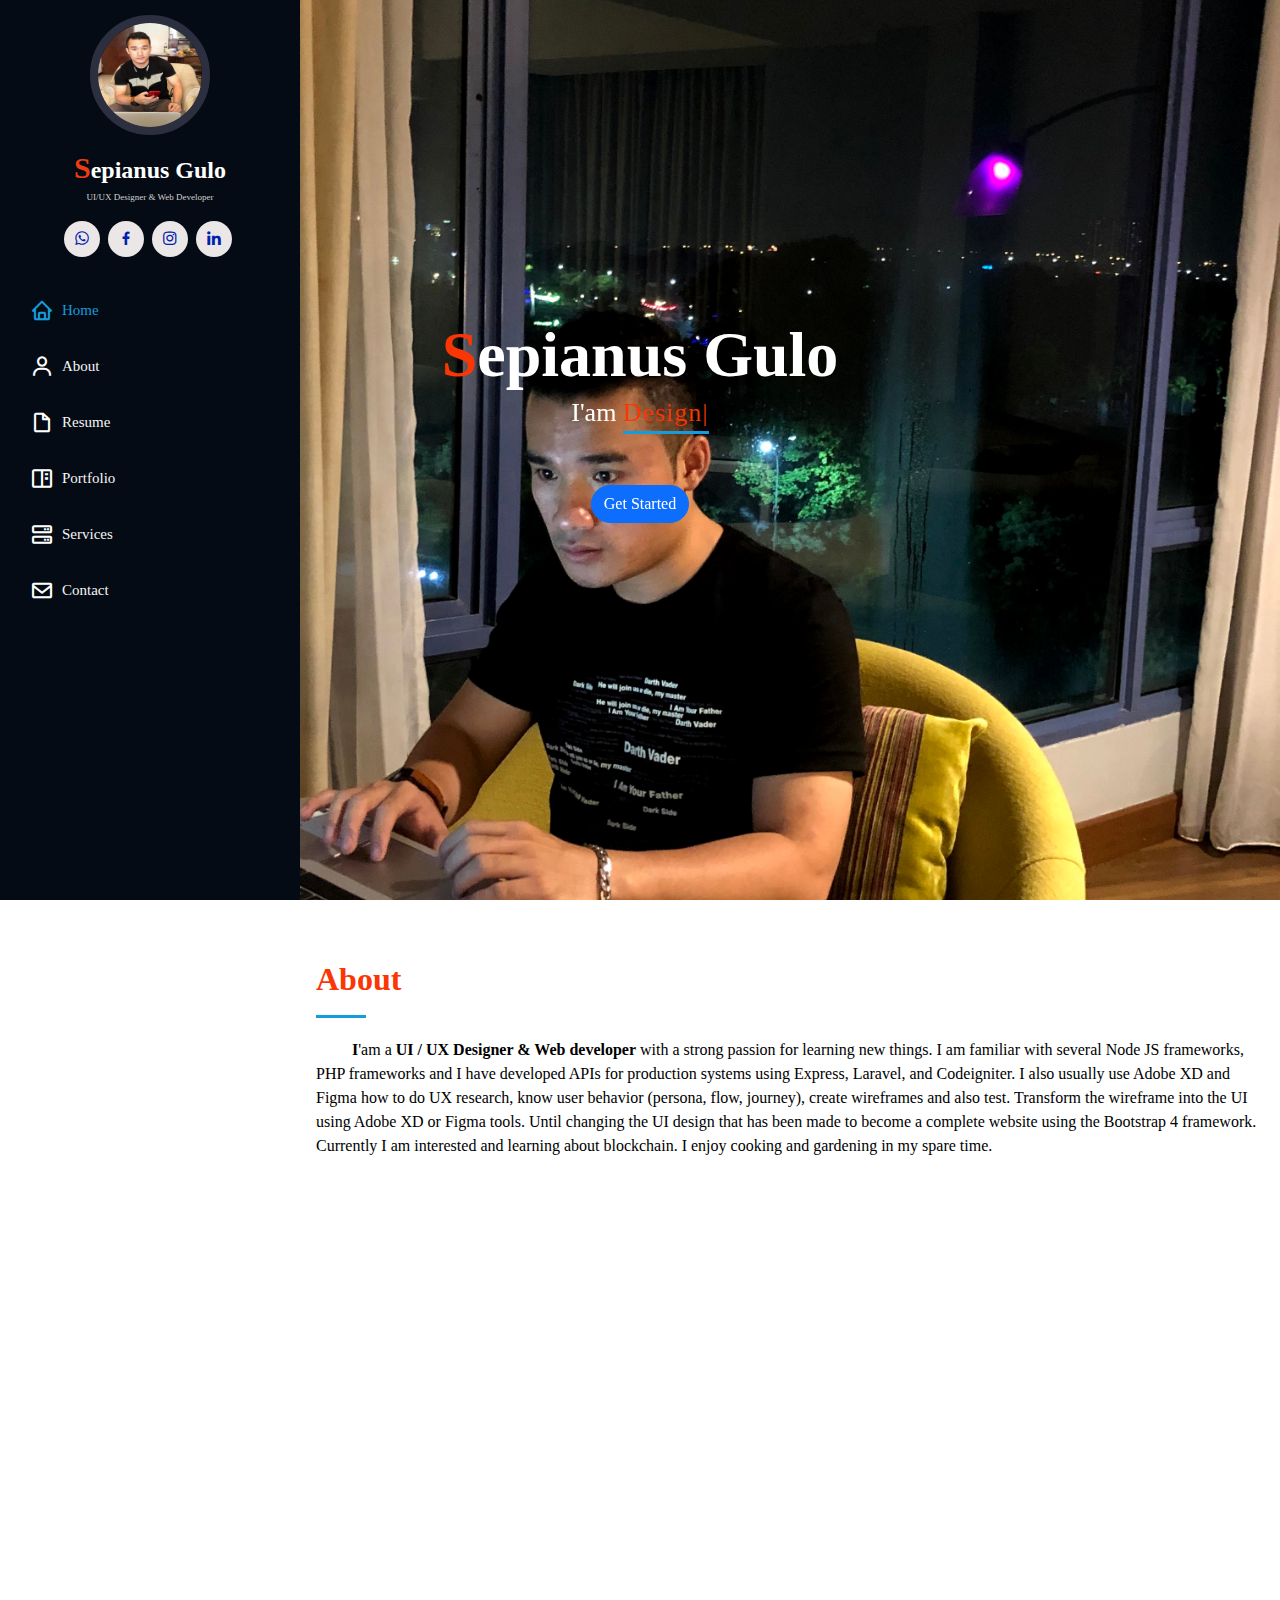
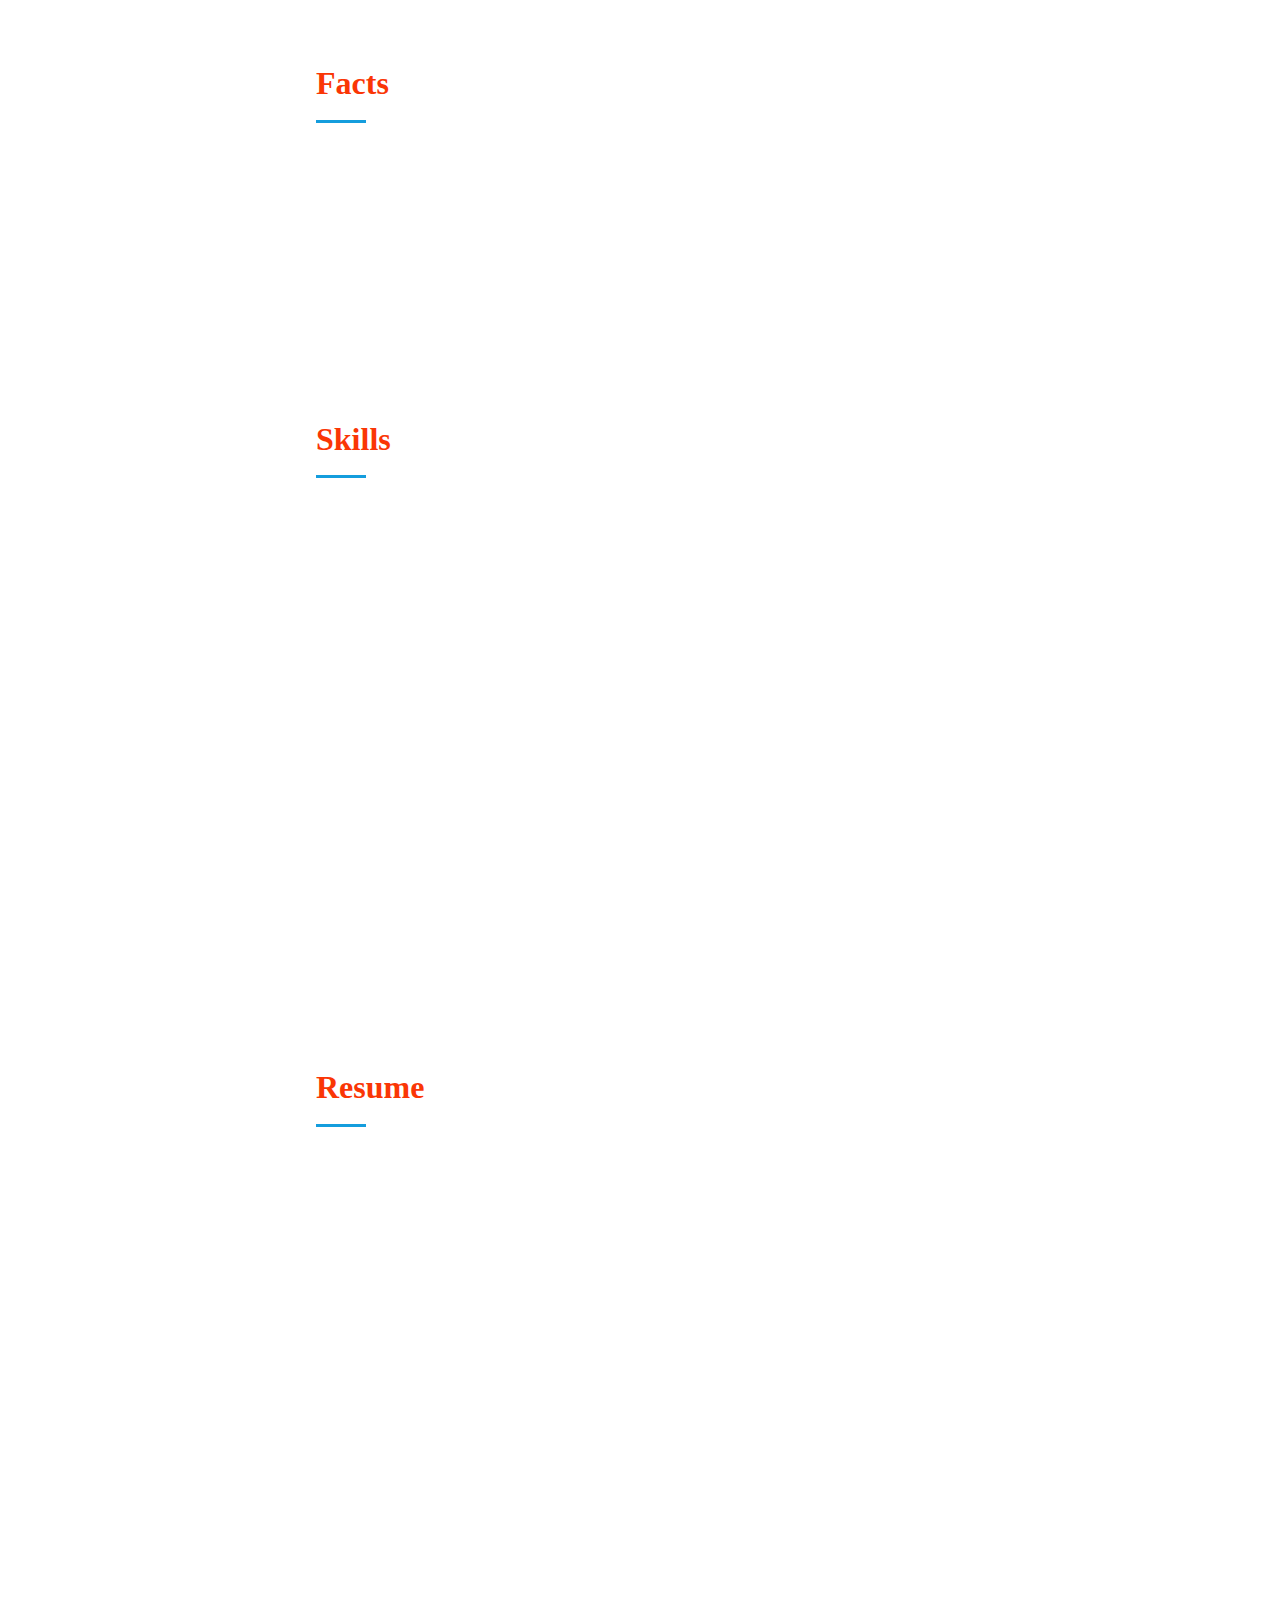
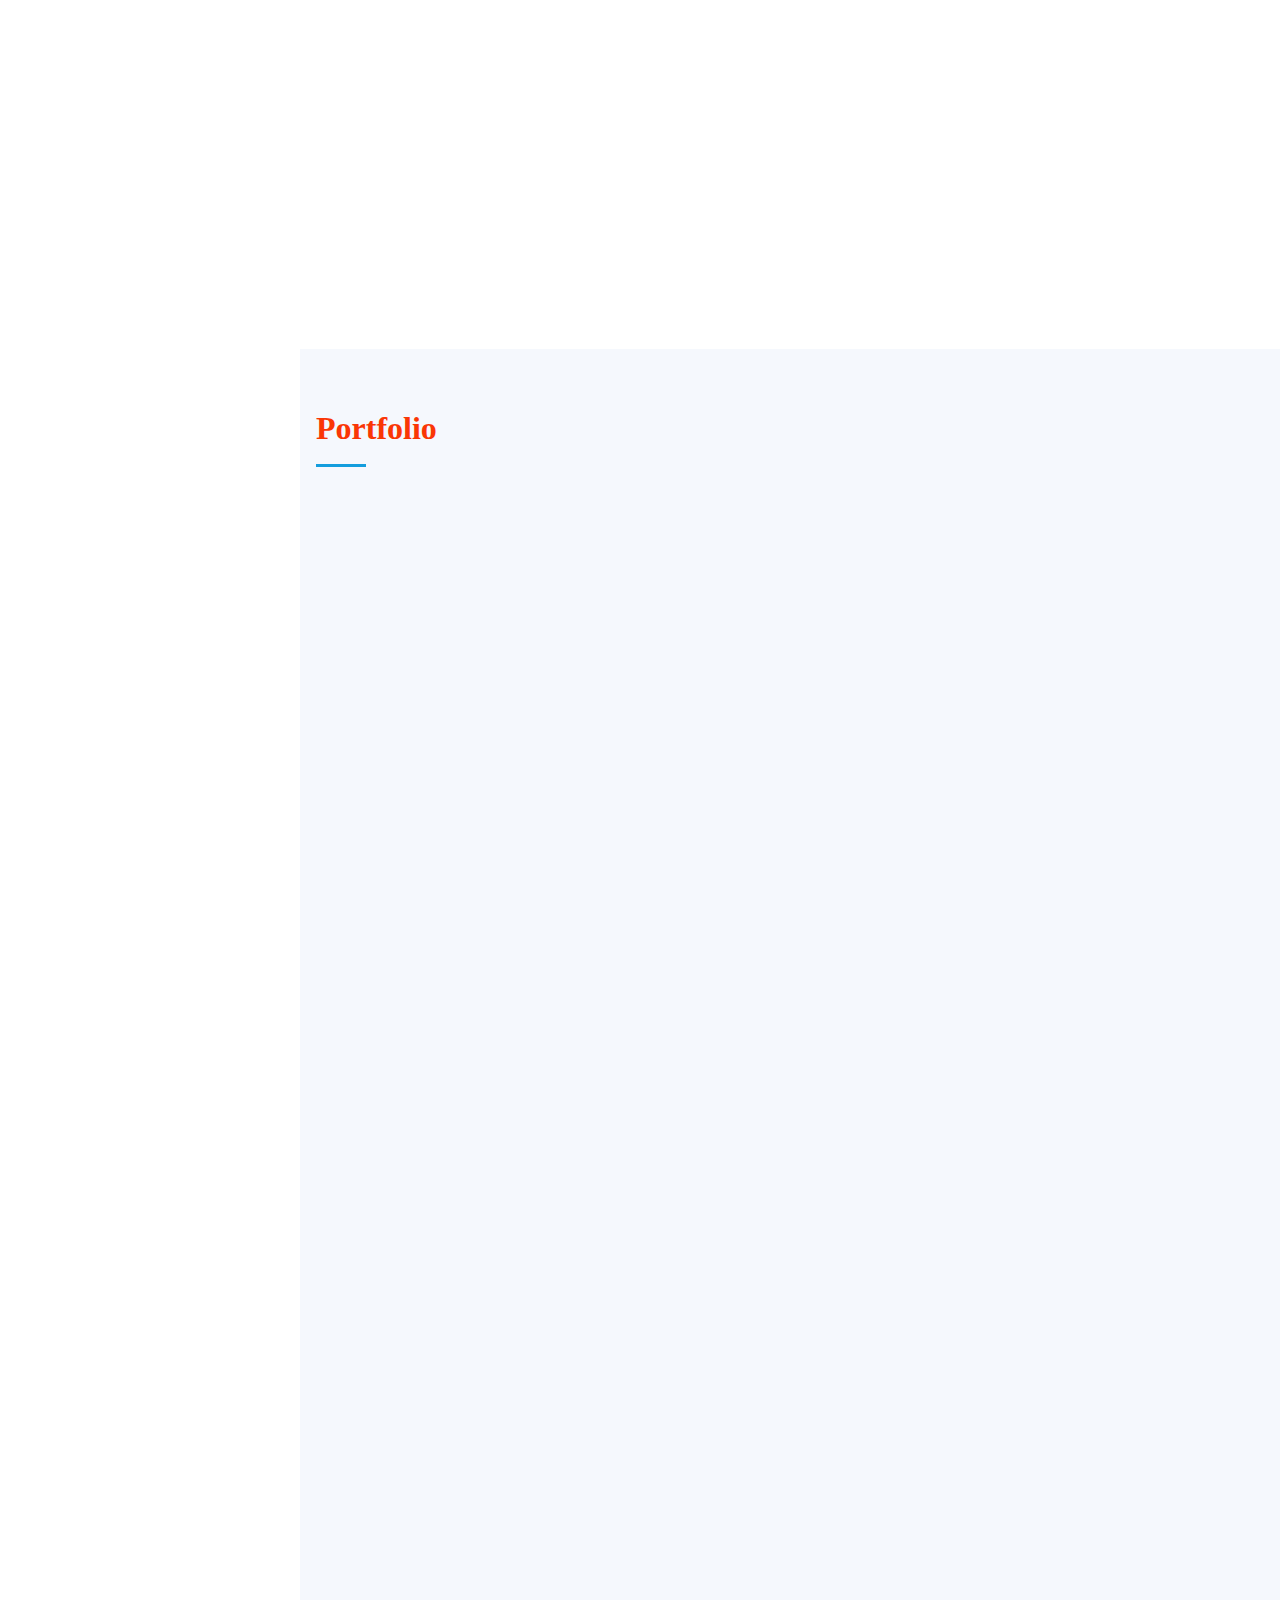
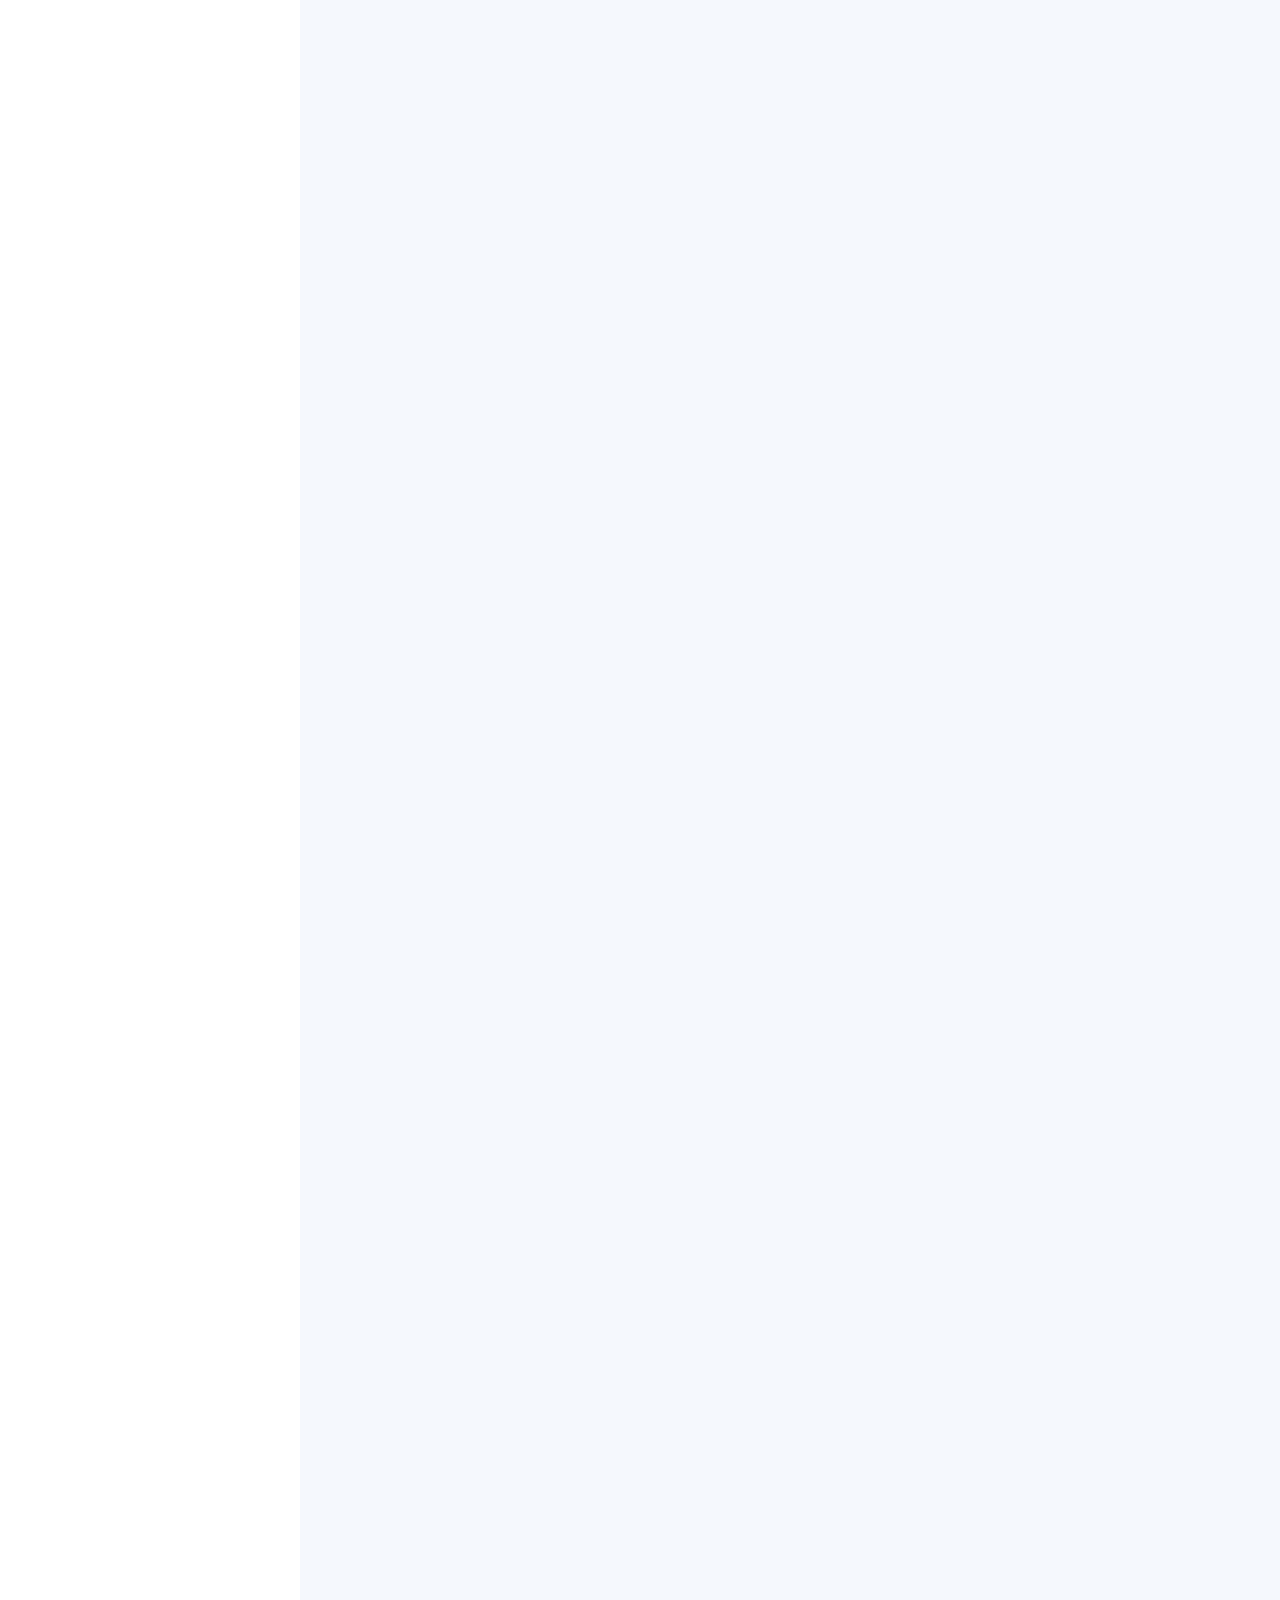
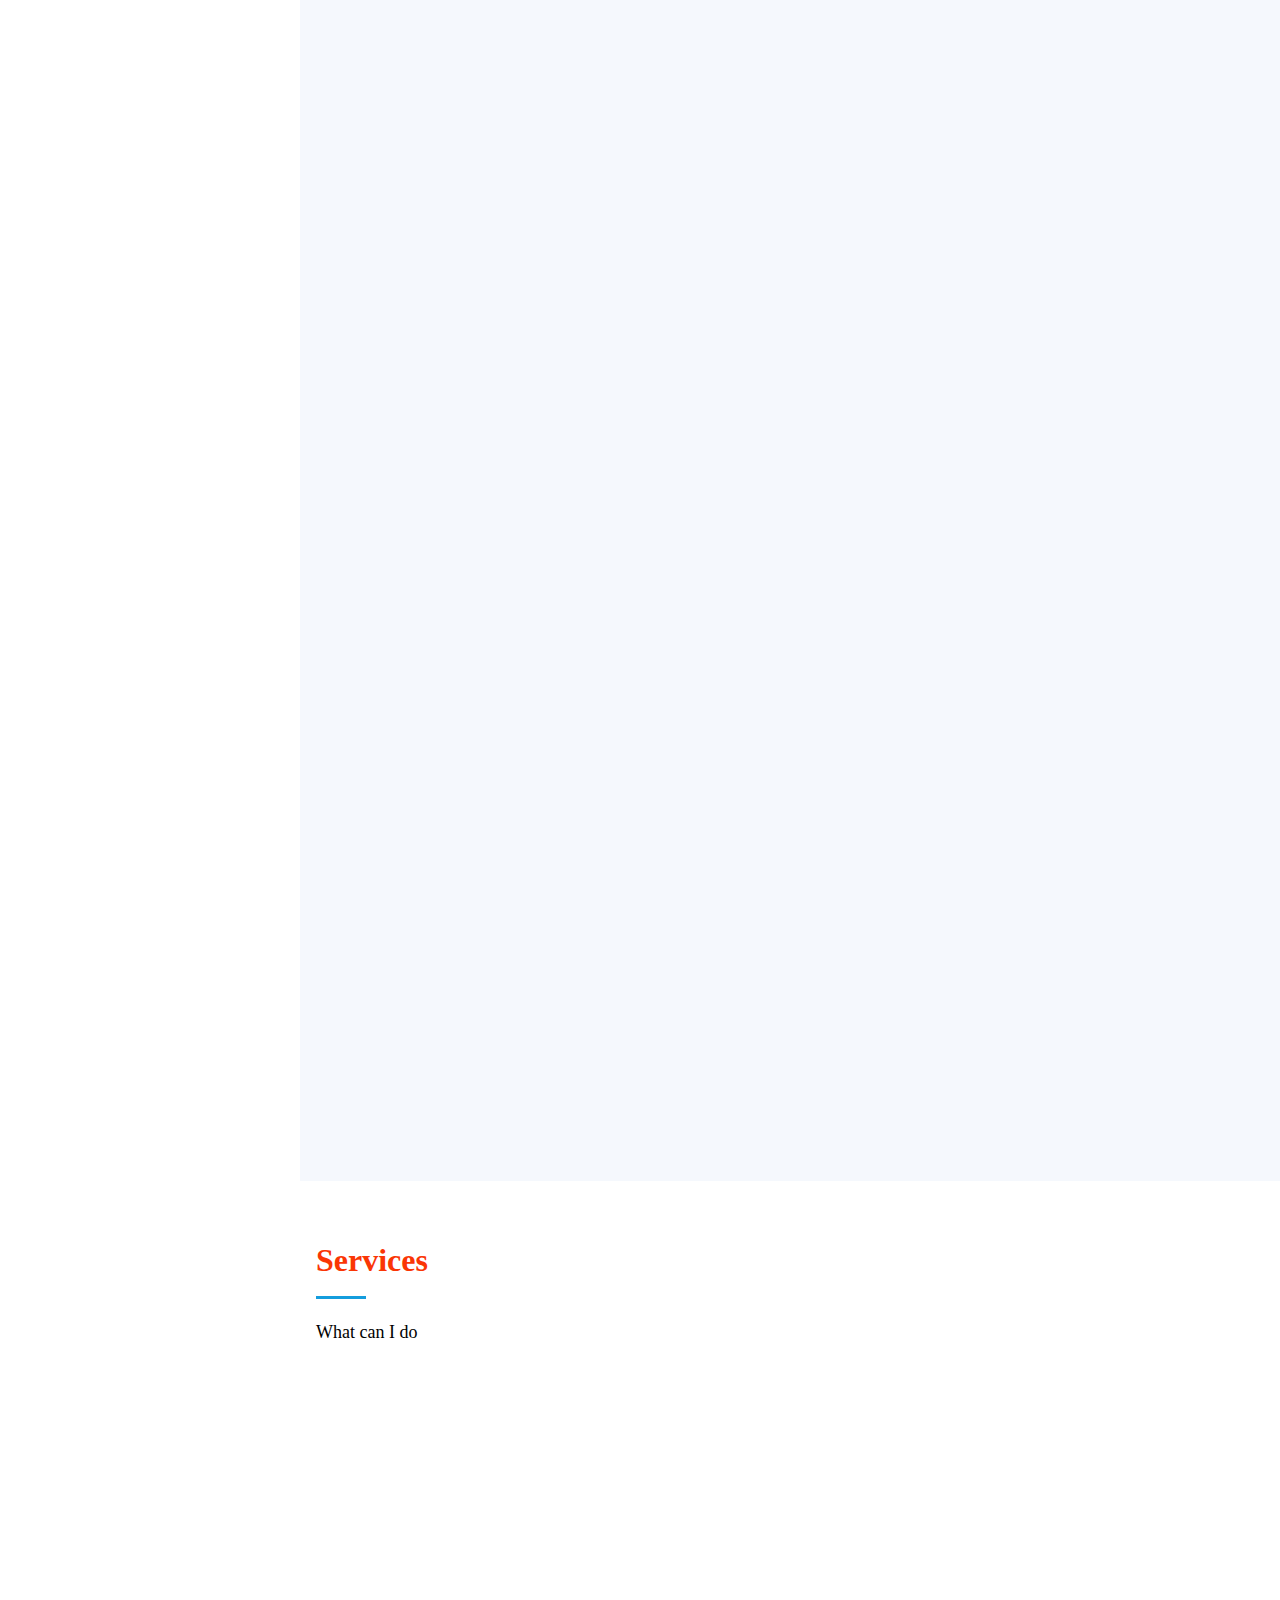
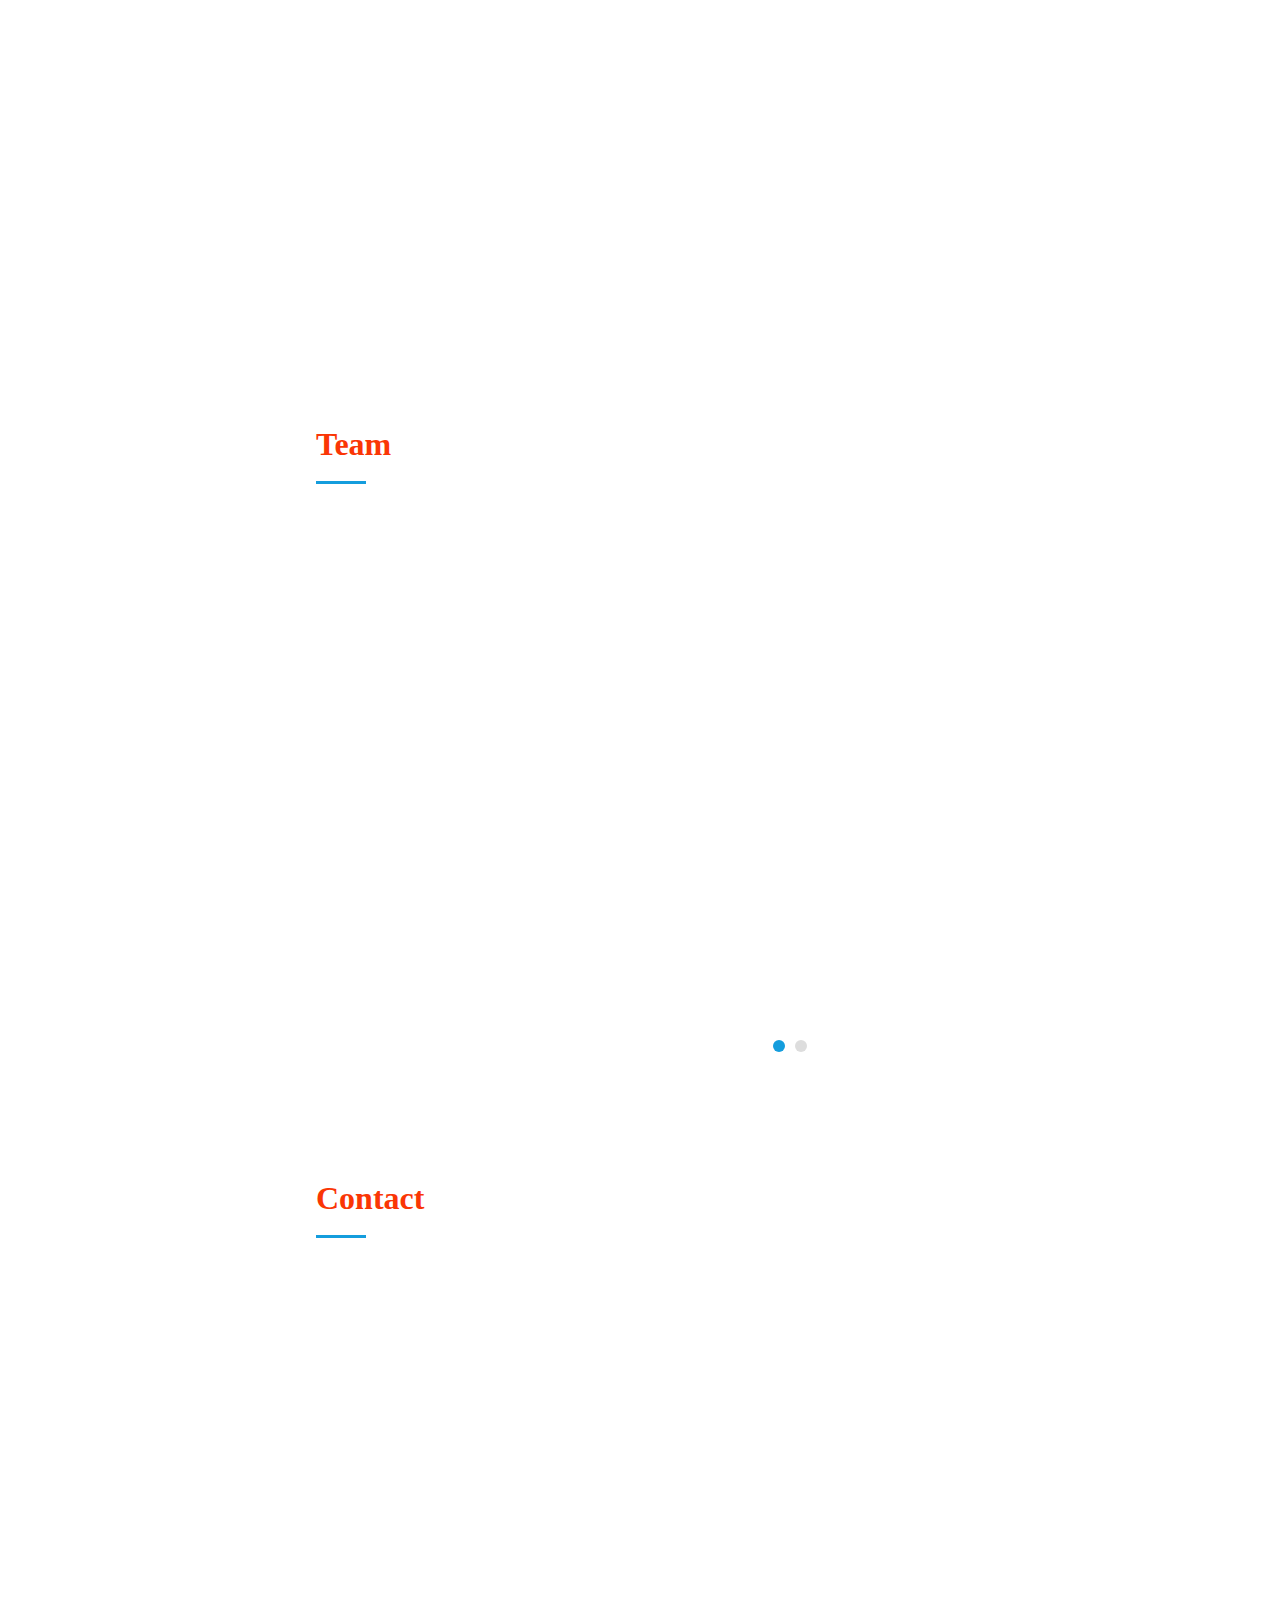
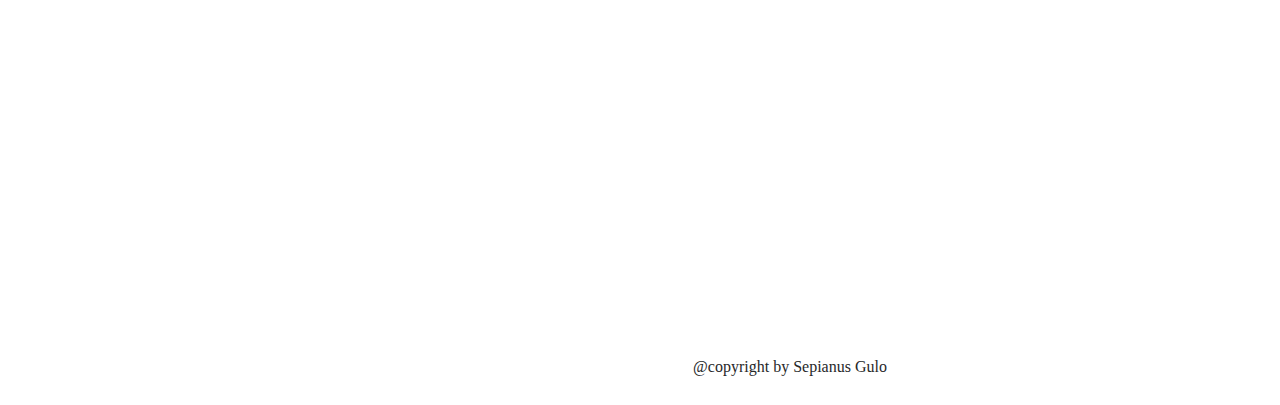
==== index.html @ 4edc43b2 "first commit" ====
<!DOCTYPE html>
<html lang="en">

<head>
  <meta charset="utf-8">
  <meta content="width=device-width, initial-scale=1.0" name="viewport">

  <title>Sepianus Gulo</title>
  <meta content="" name="description">
  <meta content="" name="keywords">

  <!-- Favicons -->
  <link href="assets/img/fotoku.jpg" rel="icon" class="rounded-circle">
  <link href="assets/img/fotoku.jpg" rel="apple-touch-icon">

  <!-- Google Fonts -->
  <link href="https://fonts.googleapis.com/css?family=Open+Sans:300,300i,400,400i,600,600i,700,700i|Raleway:300,300i,400,400i,500,500i,600,600i,700,700i|Poppins:300,300i,400,400i,500,500i,600,600i,700,700i" rel="stylesheet">

  <!-- Vendor CSS Files -->
  <link href="assets/vendor/bootstrap/css/bootstrap.min.css" rel="stylesheet">
  <link href="assets/vendor/icofont/icofont.min.css" rel="stylesheet">
  <link href="assets/vendor/boxicons/css/boxicons.min.css" rel="stylesheet">
  <link href="assets/vendor/venobox/venobox.css" rel="stylesheet">
  <link href="assets/vendor/owl.carousel/assets/owl.carousel.min.css" rel="stylesheet">
  <link href="assets/vendor/aos/aos.css" rel="stylesheet">

  <!-- Template Main CSS File -->
  <link href="assets/css/style.css" rel="stylesheet">

  
</head>

<body>

  <!-- ======= Mobile nav toggle button ======= -->
  <button type="button" class="mobile-nav-toggle d-xl-none"><i class="icofont-navigation-menu"></i></button>

  <!-- ======= Header ======= -->
  <header id="header">
    <div class="d-flex flex-column">

      <div class="profile">
        <img src="assets/img/fotoku.jpg" alt="" class="img-fluid rounded-circle">
        <h1 class="text-light"><a href="index.html"><strong>S</strong>epianus Gulo</a></h1>
        <p class="profile-p">UI/UX Designer &amp; Web Developer</p>
        
        <div class="social-links mt-3 text-center">
          <a href="https://api.whatsapp.com/send?phone=6281314200099&text=&source=&data=&app_absent=""" class="whatsapp"><i class="bx bxl-whatsapp"></i></a>
          <a href="https://web.facebook.com/jeccko.roberts" class="facebook"><i class="bx bxl-facebook"></i></a>
          <a href="https://www.instagram.com/s_gulo95/?hl=en" class="instagram"><i class="bx bxl-instagram"></i></a>
          <a href="https://www.linkedin.com/in/sepianus-g-9358ab124/>" class="linkedin"><i class="bx bxl-linkedin"></i></a>
        </div>
      </div>

      <nav class="nav-menu">
        <ul>
          <li class="active"><a href="#home"><i class="bx bx-home"></i> <span>Home</span></a></li>
          <li><a href="#about"><i class="bx bx-user"></i> <span>About</span></a></li>
          <li><a href="#resume"><i class="bx bx-file-blank"></i> <span>Resume</span></a></li>
          <li><a href="#portfolio"><i class="bx bx-book-content"></i> Portfolio</a></li>
          <li><a href="#services"><i class="bx bx-server"></i> Services</a></li>
          <li><a href="#contact"><i class="bx bx-envelope"></i> Contact</a></li>
        </ul>
      </nav><!-- .nav-menu -->
      <button type="button" class="mobile-nav-toggle d-xl-none"><i class="icofont-navigation-menu"></i></button>

    </div>
  </header><!-- End Header -->

  <!-- ======= Hero Section ======= -->
  <div class="container" id="home"></div>
    <section id="hero" class="d-flex flex-column justify-content-center align-items-center">
      
      <div class="hero-container" data-aos="fade-in">
        <h1 class="name"><strong>S</strong>epianus  Gulo</h1>
        <p class="name">I'am <span class="typed" data-typed-items="Designer, Developer, Freelancer, Photographer"></span></p>
        <p class="links-view"><a href="https://cvku.netlify.app/" class="btn btn-primary ">Get Started</a></p>
      </div>
    </section><!-- End Hero -->


  <main id="main">
    <!-- ======= About Section ======= -->
    <section id="about" class="about">
      <div class="container">

        <div class="section-title">
          <h2>About</h2>
          <p>&nbsp;&nbsp; &nbsp;&nbsp;&nbsp; &nbsp; <strong>I</strong>'am a <strong>UI / UX Designer & Web developer</strong> with a strong passion for learning new things. I am familiar with several Node JS frameworks, PHP frameworks and I have developed APIs for production systems using Express, Laravel, and Codeigniter. I also usually use Adobe XD and Figma how to do UX research, know user behavior (persona, flow, journey), create wireframes and also test.
            Transform the wireframe into the UI using Adobe XD or Figma tools. Until changing the UI design that has been made to become a complete website using the Bootstrap 4 framework.
            Currently I am interested and learning about blockchain. I enjoy cooking and gardening in my spare time.</p>
        </div>

        <div class="row">
          <div class="col-lg-4" data-aos="fade-right">
            <img src="assets/img/foto1.jpg" class="img-fluid" alt="">
          </div>
          <div class="col-lg-8 pt-4 pt-lg-0 content" data-aos="fade-left">
            <p class="font-italic"></p>
            <div class="row">
              <div class="col-lg-6">
                <ul class="data">
                  <li><i class="icofont-rounded-right"></i> <strong>Birthday:</strong> 17 ,September 1995</li>
                  <li><i class="icofont-rounded-right"></i> <strong>Website:</strong><a href="http://gulo.netlify.app"> http://gulo.netlify.app</a></li>
                  <li><i class="icofont-rounded-right"></i> <strong>Phone:</strong> +62 81314200099</li>
                  <li><i class="icofont-rounded-right"></i> <strong>Status:</strong> Not Married</li>
                  <li><i class="icofont-rounded-right"></i> <strong>City:</strong> Jakarta, Indonesia</li>
                </ul>
              </div>
              <div class="col-lg-6">
                <ul>
                  <li><i class="icofont-rounded-right"></i> <strong>Age:</strong> 25</li>
                  <li><i class="icofont-rounded-right"></i> <strong>Degree:</strong> Master</li>
                  <li><i class="icofont-rounded-right"></i> <strong>Email:</strong> sepygulo95@gmail.com</li>
                  <li><i class="icofont-rounded-right"></i> <strong>Religion:</strong> Christian Protestant</li>
                  <li><i class="icofont-rounded-right"></i> <strong>Freelance:</strong> Available</li>
                </ul>
              </div>
            </div>
            <p>
              I'am a hard worker who has a huge success motivation, always trying to be the best. 
              I am very disciplined, appreciating time wisely, have high initiative, 
              are diligent in any matter and a hard worker is proactive in teamwork and has a
               professional spirit that can be relied on in priority.
            </p>
          </div>
        </div>

      </div>
    </section><!-- End About Section -->

    <!-- ======= Facts Section ======= -->
    <section id="facts" class="facts">
      <div class="container">

        <div class="section-title">
          <h2>Facts</h2>
        </div>

        <div class="row no-gutters">

          <div class="col-lg-3 col-md-6 d-md-flex align-items-md-stretch" data-aos="fade-up">
            <div class="count-box">
              <i class="icofont-simple-smile"></i>
              <span data-toggle="counter-up">32</span>
              <p><strong>Happy Clients</strong></p>
            </div>
          </div>

          <div class="col-lg-3 col-md-6 d-md-flex align-items-md-stretch" data-aos="fade-up" data-aos-delay="100">
            <div class="count-box">
              <i class="icofont-document-folder"></i>
              <span data-toggle="counter-up">94</span>
              <p><strong>Projects</strong></p>
            </div>
          </div>

          <div class="col-lg-3 col-md-6 d-md-flex align-items-md-stretch" data-aos="fade-up" data-aos-delay="200">
            <div class="count-box">
              <i class="icofont-live-support"></i>
              <span data-toggle="counter-up">1,463</span>
              <p><strong>Hours Of Support</strong></p>
            </div>
          </div>

          <div class="col-lg-3 col-md-6 d-md-flex align-items-md-stretch" data-aos="fade-up" data-aos-delay="300">
            <div class="count-box">
              <i class="icofont-users-alt-5"></i>
              <span data-toggle="counter-up">6</span>
              <p><strong>Hard Workers</strong></p>
            </div>
          </div>

        </div>

      </div>
    </section><!-- End Facts Section -->

    <!-- ======= Skills Section ======= -->
    <section id="skills" class="skills section-bg-skill">
      <div class="container">

        <div class="section-title">
          <h2>Skills</h2>
        </div>
        <div class="row skills-content">

          <div class="col-lg-4">
            <div class="progress" data-aos="fade-up" data-aos-delay="100">
              <span class="skill">HTML <i class="val">98%</i></span>
              <div class="progress-bar-wrap">
                <div class="progress-bar" role="progressbar" aria-valuenow="98" aria-valuemin="0" aria-valuemax="100"></div>
              </div>
            </div>

            <div class="progress" data-aos="fade-up" data-aos-delay="200">
              <span class="skill">CSS <i class="val">90%</i></span>
              <div class="progress-bar-wrap">
                <div class="progress-bar" role="progressbar" aria-valuenow="90" aria-valuemin="0" aria-valuemax="100"></div>
              </div>
            </div>

            <div class="progress" data-aos="fade-up" data-aos-delay="300">
              <span class="skill">JavaScript <i class="val">75%</i></span>
              <div class="progress-bar-wrap">
                <div class="progress-bar" role="progressbar" aria-valuenow="75" aria-valuemin="0" aria-valuemax="100"></div>
              </div>
            </div>

          </div>

          <div class="col-lg-4">

            <div class="progress" data-aos="fade-up" data-aos-delay="100">
              <span class="skill">PHP <i class="val">80%</i></span>
              <div class="progress-bar-wrap">
                <div class="progress-bar" role="progressbar" aria-valuenow="80" aria-valuemin="0" aria-valuemax="100"></div>
              </div>
            </div>

            <div class="progress" data-aos="fade-up" data-aos-delay="200">
              <span class="skill">WordPress/CMS <i class="val">90%</i></span>
              <div class="progress-bar-wrap">
                <div class="progress-bar" role="progressbar" aria-valuenow="90" aria-valuemin="0" aria-valuemax="100"></div>
              </div>
            </div>

            <div class="progress" data-aos="fade-up" data-aos-delay="300">
              <span class="skill">Photoshop <i class="val">55%</i></span>
              <div class="progress-bar-wrap">
                <div class="progress-bar" role="progressbar" aria-valuenow="55" aria-valuemin="0" aria-valuemax="100"></div>
              </div>
            </div>
          </div>

          <div class="col-lg-4">
            <div class="progress" data-aos="fade-up" data-aos-delay="100">
              <span class="skill">Javascript <i class="val">88%</i></span>
              <div class="progress-bar-wrap">
                <div class="progress-bar" role="progressbar" aria-valuenow="88" aria-valuemin="0" aria-valuemax="100"></div>
              </div>
            </div>

            <div class="progress" data-aos="fade-up" data-aos-delay="200">
              <span class="skill">Mysql<i class="val">87%</i></span>
              <div class="progress-bar-wrap">
                <div class="progress-bar" role="progressbar" aria-valuenow="87" aria-valuemin="0" aria-valuemax="100"></div>
              </div>
            </div>

            <div class="progress" data-aos="fade-up" data-aos-delay="300">
              <span class="skill">Adobe XD<i class="val">90%</i></span>
              <div class="progress-bar-wrap">
                <div class="progress-bar" role="progressbar" aria-valuenow="90" aria-valuemin="0" aria-valuemax="100"></div>
              </div>
            </div>
          </div>

        </div>
        <div class="row skills-content">
          <div class="col-lg-4">
            <div class="progress" data-aos="fade-up" data-aos-delay="100">
              <span class="skill">Nodejs <i class="val">80%</i></span>
              <div class="progress-bar-wrap">
                <div class="progress-bar" role="progressbar" aria-valuenow="80" aria-valuemin="0" aria-valuemax="100"></div>
              </div>
            </div>

            <div class="progress" data-aos="fade-up" data-aos-delay="200">
              <span class="skill">Codeigniter <i class="val">84%</i></span>
              <div class="progress-bar-wrap">
                <div class="progress-bar" role="progressbar" aria-valuenow="84" aria-valuemin="0" aria-valuemax="100"></div>
              </div>
            </div>

            <div class="progress" data-aos="fade-up" data-aos-delay="300">
              <span class="skill">MongoDB <i class="val">70%</i></span>
              <div class="progress-bar-wrap">
                <div class="progress-bar" role="progressbar" aria-valuenow="70" aria-valuemin="0" aria-valuemax="100"></div>
              </div>
            </div>
          </div>

          <div class="col-lg-4">
            <div class="progress" data-aos="fade-up" data-aos-delay="100">
              <span class="skill">Bootstrap<i class="val">90%</i></span>
              <div class="progress-bar-wrap">
                <div class="progress-bar" role="progressbar" aria-valuenow="90" aria-valuemin="0" aria-valuemax="100"></div>
              </div>
            </div>

            <div class="progress" data-aos="fade-up" data-aos-delay="200">
              <span class="skill">Laravel<i class="val">86%</i></span>
              <div class="progress-bar-wrap">
                <div class="progress-bar" role="progressbar" aria-valuenow="90" aria-valuemin="0" aria-valuemax="100"></div>
              </div>
            </div>

            <div class="progress" data-aos="fade-up" data-aos-delay="300">
              <span class="skill">ReactJs <i class="val">60%</i></span>
              <div class="progress-bar-wrap">
                <div class="progress-bar" role="progressbar" aria-valuenow="60" aria-valuemin="0" aria-valuemax="100"></div>
              </div>
            </div>

          </div>

          <div class="col-lg-4">

            <div class="progress" data-aos="fade-up" data-aos-delay="100">
              <span class="skill">AngularJs <i class="val">65%</i></span>
              <div class="progress-bar-wrap">
                <div class="progress-bar" role="progressbar" aria-valuenow="65" aria-valuemin="0" aria-valuemax="100"></div>
              </div>
            </div>

            <div class="progress" data-aos="fade-up" data-aos-delay="200">
              <span class="skill">VueJs<i class="val">75%</i></span>
              <div class="progress-bar-wrap">
                <div class="progress-bar" role="progressbar" aria-valuenow="75" aria-valuemin="0" aria-valuemax="100"></div>
              </div>
            </div>

            <div class="progress" data-aos="fade-up" data-aos-delay="300">
              <span class="skill">Jquery<i class="val">80%</i></span>
              <div class="progress-bar-wrap">
                <div class="progress-bar" role="progressbar" aria-valuenow="80" aria-valuemin="0" aria-valuemax="100"></div>
              </div>
            </div>
          </div>
          <div class="col-md-4">
            <div class="progress" data-aos="fade-up" data-aos-delay="100">
              <span class="skill">Flutter<i class="val">50%</i></span>
              <div class="progress-bar-wrap">
                <div class="progress-bar" role="progressbar" aria-valuenow="50" aria-valuemin="0" aria-valuemax="100"></div>
              </div>
            </div>
          </div>
          <div class="col-md-4">
            <div class="progress" data-aos="fade-up" data-aos-delay="200">
              <span class="skill">React Native<i class="val">50%</i></span>
              <div class="progress-bar-wrap">
                <div class="progress-bar" role="progressbar" aria-valuenow="50" aria-valuemin="0" aria-valuemax="100"></div>
              </div>
            </div>
          </div>

          <div class="col-md-4">
            <div class="progress" data-aos="fade-up" data-aos-delay="200">
              <span class="skill">Canva<i class="val">90%</i></span>
              <div class="progress-bar-wrap">
                <div class="progress-bar" role="progressbar" aria-valuenow="90" aria-valuemin="0" aria-valuemax="100"></div>
              </div>
            </div>
          </div>

        </div>
      
      </div>
    </section><!-- End Skills Section -->

    <!-- ======= Resume Section ======= -->
    <section id="resume" class="resume">
      <div class="container">

        <div class="section-title">
          <h2>Resume</h2>
        </div>

        <div class="row">
          <div class="col-lg-6" data-aos="fade-up">
            <h3 class="resume-title">Education</h3>
            <div class="resume-item">
              <h4>Institut Golden Internasional</h4>
              <p>Management</p>
              <p><em>Slipi ,Jakarta Barat</em></p>
            </div>
            <div class="resume-item">
              <h4>SMA 02 Huruna</h4>
              <p>IPS</p>
              <p><em>Nias, Sumatera Utara</em></p>
              
            </div>

            <h3 class="resume-title">Cource</h3>
            <div class="resume-item pb-0">
              <h4>Udemy</h4>
              <p><em>Web Developer & Digital Marketing</em></p>
              
            </div>
            <div class="resume-item pb-0">
              <h4>Dicoding</h4>
              <p><em>Web Developer</em></p>
              
            </div>
            <div class="resume-item pb-0">
              <h4>BWA</h4>
              <p><em>Mobile Apps & UI/UX Design</em></p>
              
            </div>
            <div class="resume-item pb-0">
              <h4>Babastudio School of Website & Mobile Apps</h4>
              <p><em>Web Master</em></p>
              
            </div>
          </div>
          <div class="col-lg-6" data-aos="fade-up" data-aos-delay="100">
            <h3 class="resume-title">Professional Experience</h3>
            <div class="resume-item">
              <h4>PT.Gandooz Solusi Aplikasi</h4>
              <p>Backend Developer</p>
              <h5>2019 - 2020</h5>
              <p><em>Tendean ,Jakarta Selatan </em></p>
              
            </div>
            <div class="resume-item">
              <h4>PT.Gaspol Angkasa Surya | GASPOL-JEK</h4>
              <p>Frontend Developer</p>
              <h5>2017 - 2018</h5>
              <p><em>Depok ,Jawa Barat</em></p>
              
            </div>
            <div class="resume-item">
              <h4>PT.Grab Indonesia</h4>
              <P>Marketing Mobile</P>
              <h5>2016 - 2017</h5>
              <p><em>Maspion Plaza ,Jakarta Pusat </em></p>
              
            </div>
            <div class="resume-item">
              <h4>PT.Adorama Lifestyle Digital Printing</h4>
              <p>Finishing Staff</p>
              <h5>2015 - 2016</h5>
              <p><em>Menteng ,Jakarta Pusat </em></p>
              
            </div>
          </div>
          </div>

          
        </div>

      </div>
    </section><!-- End Resume Section -->

    <!-- ======= Portfolio Section ======= -->
    <section id="portfolio" class="portfolio section-bg">
      <div class="container">

        <div class="section-title">
          <h2>Portfolio</h2>
          </div>

        <div class="row" data-aos="fade-up">
          <div class="col-lg-12 d-flex justify-content-center">
            <ul id="portfolio-flters">
              <li data-filter="*" class="filter-active">All</li>
              <li data-filter=".filter-app">App</li>
              <li data-filter=".filter-banner">Banner</li>
              <li data-filter=".filter-web">Web</li>
              <li data-filter=".filter-demo">Ui/UX Designer</li>
              <li data-filter=".filter-sertificate">Sertificate</li>
              
          </div>
        </div>

        <div class="row portfolio-container">

          <div class="col-lg-4 col-md-6 portfolio-item filter-app" data-aos="fade-up" data-aos-delay="100">
            <div class="portfolio-wrap">
              <img src="assets/img/portfolio/app.png" class="img-fluid" alt="">
              <div class="portfolio-links">
                <a href="assets/img/portfolio/app.png" data-gall="portfolioGallery" class="venobox" title="App 1"><i class="bx bx-plus"></i></a>
                <a href="" title="More Details"><i class="bx bx-link"></i></a>
              </div>
            </div>
          </div>
          <div class="col-lg-4 col-md-6 portfolio-item filter-app" data-aos="fade-up" data-aos-delay="200">
            <div class="portfolio-wrap">
              <img src="assets/img/portfolio/app1.png" class="img-fluid" alt="">
              <div class="portfolio-links">
                <a href="assets/img/portfolio/app1.png" data-gall="portfolioGallery" class="venobox" title="App 2"><i class="bx bx-plus"></i></a>
                <a href="" title="More Details"><i class="bx bx-link"></i></a>
              </div>
            </div>
          </div>
          <div class="col-lg-4 col-md-6 portfolio-item filter-app" data-aos="fade-up" data-aos-delay="300">
            <div class="portfolio-wrap">
              <img src="assets/img/portfolio/app2.png" class="img-fluid" alt="">
              <div class="portfolio-links">
                <a href="assets/img/portfolio/app2.png" data-gall="portfolioGallery" class="venobox" title="App 3"><i class="bx bx-plus"></i></a>
                <a href="" title="More Details"><i class="bx bx-link"></i></a>
              </div>
            </div>
          </div>
          <div class="col-lg-4 col-md-6 portfolio-item filter-app" data-aos="fade-up" data-aos-delay="100">
            <div class="portfolio-wrap">
              <img src="assets/img/portfolio/app3.png" class="img-fluid" alt="">
              <div class="portfolio-links">
                <a href="assets/img/portfolio/app3.png" data-gall="portfolioGallery" class="venobox" title="App 4"><i class="bx bx-plus"></i></a>
                <a href="" title="More Details"><i class="bx bx-link"></i></a>
              </div>
            </div>
          </div>
          <div class="col-lg-4 col-md-6 portfolio-item filter-app" data-aos="fade-up" data-aos-delay="200">
            <div class="portfolio-wrap">
              <img src="assets/img/portfolio/app4.png" class="img-fluid" alt="">
              <div class="portfolio-links">
                <a href="assets/img/portfolio/app4.png" data-gall="portfolioGallery" class="venobox" title="App 5"><i class="bx bx-plus"></i></a>
                <a href="" title="More Details"><i class="bx bx-link"></i></a>
              </div>
            </div>
          </div>
          <div class="col-lg-4 col-md-6 portfolio-item filter-app" data-aos="fade-up" data-aos-delay="300">
            <div class="portfolio-wrap">
              <img src="assets/img/portfolio/app5.png" class="img-fluid" alt="">
              <div class="portfolio-links">
                <a href="assets/img/portfolio/app5.png" data-gall="portfolioGallery" class="venobox" title="App 6"><i class="bx bx-plus"></i></a>
                <a href="" title="More Details"><i class="bx bx-link"></i></a>
              </div>
            </div>
          </div>
          <div class="col-lg-4 col-md-6 portfolio-item filter-app" data-aos="fade-up" data-aos-delay="100">
            <div class="portfolio-wrap">
              <img src="assets/img/portfolio/app6.png" class="img-fluid" alt="">
              <div class="portfolio-links">
                <a href="assets/img/portfolio/app6.png" data-gall="portfolioGallery" class="venobox" title="App 7"><i class="bx bx-plus"></i></a>
                <a href="" title="More Details"><i class="bx bx-link"></i></a>
              </div>
            </div>
          </div>
            <div class="col-lg-4 col-md-6 portfolio-item filter-app" data-aos="fade-up" data-aos-delay="200">
              <div class="portfolio-wrap">
                <img src="assets/img/portfolio/app7.png" class="img-fluid" alt="">
                <div class="portfolio-links">
                  <a href="assets/img/portfolio/app7.png" data-gall="portfolioGallery" class="venobox" title="App 8"><i class="bx bx-plus"></i></a>
                  <a href="" title="More Details"><i class="bx bx-link"></i></a>
                </div>
              </div>
            </div>
          <div class="col-lg-4 col-md-6 portfolio-item filter-app" data-aos="fade-up" data-aos-delay="300">
            <div class="portfolio-wrap">
              <img src="assets/img/portfolio/app8.png" class="img-fluid" alt="">
              <div class="portfolio-links">
                <a href="assets/img/portfolio/app8.png" data-gall="portfolioGallery" class="venobox" title="App 9"><i class="bx bx-plus"></i></a>
                <a href="" title="More Details"><i class="bx bx-link"></i></a>
              </div>
            </div>
          </div>
          <div class="col-lg-4 col-md-6 portfolio-item filter-app" data-aos="fade-up" data-aos-delay="100">
            <div class="portfolio-wrap">
              <img src="assets/img/portfolio/app9.png" class="img-fluid" alt="">
              <div class="portfolio-links">
                <a href="assets/img/portfolio/app9.png" data-gall="portfolioGallery" class="venobox" title="App 10"><i class="bx bx-plus"></i></a>
                <a href="" title="More Details"><i class="bx bx-link"></i></a>
              </div>
            </div>
          </div>
          <div class="col-lg-4 col-md-6 portfolio-item filter-app" data-aos="fade-up" data-aos-delay="200">
            <div class="portfolio-wrap">
              <img src="assets/img/portfolio/app10.png" class="img-fluid" alt="">
              <div class="portfolio-links">
                <a href="assets/img/portfolio/app10.png" data-gall="portfolioGallery" class="venobox" title="App 11"><i class="bx bx-plus"></i></a>
                <a href="" title="More Details"><i class="bx bx-link"></i></a>
              </div>
            </div>
          </div>
          <div class="col-lg-4 col-md-6 portfolio-item filter-app" data-aos="fade-up" data-aos-delay="300">
            <div class="portfolio-wrap">
              <img src="assets/img/portfolio/app11.png" class="img-fluid" alt="">
              <div class="portfolio-links">
                <a href="assets/img/portfolio/app11.png" data-gall="portfolioGallery" class="venobox" title="App 12"><i class="bx bx-plus"></i></a>
                <a href="" title="More Details"><i class="bx bx-link"></i></a>
              </div>
            </div>
          </div>
          
          <div class="col-lg-4 col-md-6 portfolio-item filter-banner" data-aos="fade-up" data-aos-delay="100">
            <div class="portfolio-wrap">
              <img src="assets/img/portfolio/banner.png" class="img-fluid" alt="">
              <div class="portfolio-links">
                <a href="assets/img/portfolio/banner.png" data-gall="portfolioGallery" class="venobox" title="App 13"><i class="bx bx-plus"></i></a>
                <a href="" title="More Details"><i class="bx bx-link"></i></a>
              </div>
            </div>
          </div>

          <div class="col-lg-4 col-md-6 portfolio-item filter-banner" data-aos="fade-up" data-aos-delay="200">
            <div class="portfolio-wrap">
              <img src="assets/img/portfolio/cal.png" class="img-fluid" alt="">
              <div class="portfolio-links">
                <a href="assets/img/portfolio/cal.png" data-gall="portfolioGallery" class="venobox" title="App 15"><i class="bx bx-plus"></i></a>
                <a href="" title="More Details"><i class="bx bx-link"></i></a>
              </div>
            </div>
          </div>
          
          <div class="col-lg-4 col-md-6 portfolio-item filter-app" data-aos="fade-up" data-aos-delay="400">
            <div class="portfolio-wrap">
              <img src="assets/img/portfolio/banner.png" class="img-fluid" alt="">
              <div class="portfolio-links">
                <a href="assets/img/portfolio/banner.png" data-gall="portfolioGallery" class="venobox" title="App 3"><i class="bx bx-plus"></i></a>
                <a href="" title="More Details"><i class="bx bx-link"></i></a>
              </div>
            </div>
          </div>
          <div class="col-lg-4 col-md-6 portfolio-item filter-banner" data-aos="fade-up" data-aos-delay="200">
            <div class="portfolio-wrap">
              <img src="assets/img/portfolio/banner2.png" class="img-fluid" alt="">
              <div class="portfolio-links">
                <a href="assets/img/portfolio/banner2.png" data-gall="portfolioGallery" class="venobox" title="App 15"><i class="bx bx-plus"></i></a>
                <a href="" title="More Details"><i class="bx bx-link"></i></a>
              </div>
            </div>
          </div>
          <div class="col-lg-4 col-md-6 portfolio-item filter-banner" data-aos="fade-up" data-aos-delay="300">
            <div class="portfolio-wrap">
              <img src="assets/img/portfolio/banner3.png" class="img-fluid" alt="">
              <div class="portfolio-links">
                <a href="assets/img/portfolio/banner3.png" data-gall="portfolioGallery" class="venobox" title="App 3"><i class="bx bx-plus"></i></a>
                <a href="" title="More Details"><i class="bx bx-link"></i></a>
              </div>
            </div>
          </div>
          <div class="col-lg-4 col-md-6 portfolio-item filter-banner" data-aos="fade-up" data-aos-delay="100">
            <div class="portfolio-wrap">
              <img src="assets/img/portfolio/banner4.png" class="img-fluid" alt="">
              <div class="portfolio-links">
                <a href="assets/img/portfolio/banner4.png" data-gall="portfolioGallery" class="venobox" title="App 13"><i class="bx bx-plus"></i></a>
                <a href="" title="More Details"><i class="bx bx-link"></i></a>
              </div>
            </div>
          </div>
          <div class="col-lg-4 col-md-6 portfolio-item filter-web" data-aos="fade-up" data-aos-delay="100">
            <div class="portfolio-wrap">
              <img src="assets/img/portfolio/web1.png" class="img-fluid" alt="">
              <div class="portfolio-links">
                <a href="assets/img/portfolio/web1.png" data-gall="portfolioGallery" class="venobox" title="Web 14"><i class="bx bx-plus"></i></a>
                <a href="" title="More Details"><i class="bx bx-link"></i></a>
              </div>
            </div>
          </div>          
          <div class="col-lg-4 col-md-6 portfolio-item filter-web" data-aos="fade-up" data-aos-delay="200">
            <div class="portfolio-wrap">
              <img src="assets/img/portfolio/web2.png" class="img-fluid" alt="">
              <div class="portfolio-links">
                <a href="assets/img/portfolio/web2.png" data-gall="portfolioGallery" class="venobox" title="Web 2"><i class="bx bx-plus"></i></a>
                <a href="" title="More Details"><i class="bx bx-link"></i></a>
              </div>
            </div>
          </div>
          <div class="col-lg-4 col-md-6 portfolio-item filter-web" data-aos="fade-up" data-aos-delay="300">
            <div class="portfolio-wrap">
              <img src="assets/img/portfolio/web3.png" class="img-fluid" alt="">
              <div class="portfolio-links">
                <a href="assets/img/portfolio/web3.png" data-gall="portfolioGallery" class="venobox" title="Web 3"><i class="bx bx-plus"></i></a>
                <a href="" title="More Details"><i class="bx bx-link"></i></a>
              </div>
            </div>
          </div>
          <div class="col-lg-4 col-md-6 portfolio-item filter-web" data-aos="fade-up" data-aos-delay="300">
            <div class="portfolio-wrap">
              <img src="assets/img/portfolio/web4.png" class="img-fluid" alt="">
              <div class="portfolio-links">
                <a href="assets/img/portfolio/web4.png" data-gall="portfolioGallery" class="venobox" title="Web 3"><i class="bx bx-plus"></i></a>
                <a href="" title="More Details"><i class="bx bx-link"></i></a>
              </div>
            </div>
          </div>
          <div class="col-lg-4 col-md-6 portfolio-item filter-web" data-aos="fade-up" data-aos-delay="300">
            <div class="portfolio-wrap">
              <img src="assets/img/portfolio/web5.png" class="img-fluid" alt="">
              <div class="portfolio-links">
                <a href="assets/img/portfolio/web5.png" data-gall="portfolioGallery" class="venobox" title="Web 3"><i class="bx bx-plus"></i></a>
                <a href="" title="More Details"><i class="bx bx-link"></i></a>
              </div>
            </div>
          </div>
          <div class="col-lg-4 col-md-6 portfolio-item filter-web" data-aos="fade-up" data-aos-delay="300">
            <div class="portfolio-wrap">
              <img src="assets/img/portfolio/web6.png" class="img-fluid" alt="">
              <div class="portfolio-links">
                <a href="assets/img/portfolio/web6.png" data-gall="portfolioGallery" class="venobox" title="Web 3"><i class="bx bx-plus"></i></a>
                <a href="" title="More Details"><i class="bx bx-link"></i></a>
              </div>
            </div>
          </div>
          <div class="col-lg-4 col-md-6 portfolio-item filter-web" data-aos="fade-up" data-aos-delay="300">
            <div class="portfolio-wrap">
              <img src="assets/img/portfolio/web7.png" class="img-fluid" alt="">
              <div class="portfolio-links">
                <a href="assets/img/portfolio/web7.png" data-gall="portfolioGallery" class="venobox" title="Web 3"><i class="bx bx-plus"></i></a>
                <a href="" title="More Details"><i class="bx bx-link"></i></a>
              </div>
            </div>
          </div>
          <div class="col-lg-4 col-md-6 portfolio-item filter-web" data-aos="fade-up" data-aos-delay="300">
            <div class="portfolio-wrap">
              <img src="assets/img/portfolio/web8.png" class="img-fluid" alt="">
              <div class="portfolio-links">
                <a href="assets/img/portfolio/web8.png" data-gall="portfolioGallery" class="venobox" title="Web 3"><i class="bx bx-plus"></i></a>
                <a href="" title="More Details"><i class="bx bx-link"></i></a>
              </div>
            </div>
          </div>
          

          <div class="col-lg-4 col-md-6 portfolio-item filter-sertificate" data-aos="fade-up" data-aos-delay="100">
            <div class="portfolio-wrap">
              <img src="assets/img/portfolio/sertifikat_udemy1.jpg" class="img-fluid" alt="">
              <div class="portfolio-links">
                <a href="assets/img/portfolio/sertifikat_udemy1.jpg" data-gall="portfolioGallery" class="venobox" title="Web 3"><i class="bx bx-plus"></i></a>
                <a href="" title="More Details"><i class="bx bx-link"></i></a>
              </div>
            </div>
          </div>
          <div class="col-lg-4 col-md-6 portfolio-item filter-sertificate" data-aos="fade-up" data-aos-delay="200">
            <div class="portfolio-wrap">
              <img src="assets/img/portfolio/sertifikat_udemy4.jpg" class="img-fluid" alt="">
              <div class="portfolio-links">
                <a href="assets/img/portfolio/sertifikat_udemy4.jpg" data-gall="portfolioGallery" class="venobox" title="Web 3"><i class="bx bx-plus"></i></a>
                <a href="" title="More Details"><i class="bx bx-link"></i></a>
              </div>
            </div>
          </div>
          <div class="col-lg-4 col-md-6 portfolio-item filter-sertificate" data-aos="fade-up" data-aos-delay="300">
            <div class="portfolio-wrap">
              <img src="assets/img/portfolio/sertifikat_udemy5.jpg" class="img-fluid" alt="">
              <div class="portfolio-links">
                <a href="assets/img/portfolio/sertifikat_udemy5.jpg" data-gall="portfolioGallery" class="venobox" title="Web 3"><i class="bx bx-plus"></i></a>
                <a href="" title="More Details"><i class="bx bx-link"></i></a>
              </div>
            </div>
          </div>
          <div class="col-lg-4 col-md-6 portfolio-item filter-sertificate" data-aos="fade-up" data-aos-delay="100">
            <div class="portfolio-wrap">
              <img src="assets/img/portfolio/sertifikat_udemy6.jpg" class="img-fluid" alt="">
              <div class="portfolio-links">
                <a href="assets/img/portfolio/sertifikat_udemy6.jpg" data-gall="portfolioGallery" class="venobox" title="Web 3"><i class="bx bx-plus"></i></a>
                <a href="" title="More Details"><i class="bx bx-link"></i></a>
              </div>
            </div>
          </div>
          <div class="col-lg-4 col-md-6 portfolio-item filter-sertificate" data-aos="fade-up" data-aos-delay="200">
            <div class="portfolio-wrap">
              <img src="assets/img/portfolio/sertifikat_udemy2.jpg" class="img-fluid" alt="">
              <div class="portfolio-links">
                <a href="assets/img/portfolio/sertifikat_udemy2.jpg" data-gall="portfolioGallery" class="venobox" title="Web 3"><i class="bx bx-plus"></i></a>
                <a href="" title="More Details"><i class="bx bx-link"></i></a>
              </div>
            </div>
          </div>
          <div class="col-lg-4 col-md-6 portfolio-item filter-sertificate" data-aos="fade-up" data-aos-delay="300">
            <div class="portfolio-wrap">
              <img src="assets/img/portfolio/sertifikat_udemy7.jpg" class="img-fluid" alt="">
              <div class="portfolio-links">
                <a href="assets/img/portfolio/sertifikat_udemy7.jpg" data-gall="portfolioGallery" class="venobox" title="Web 3"><i class="bx bx-plus"></i></a>
                <a href="" title="More Details"><i class="bx bx-link"></i></a>
              </div>
            </div>
          </div>
          <div class="col-lg-4 col-md-6 portfolio-item filter-sertificate" data-aos="fade-up" data-aos-delay="100">
            <div class="portfolio-wrap">
              <img src="assets/img/portfolio/sertifikat_udemy8.jpg" class="img-fluid" alt="">
              <div class="portfolio-links">
                <a href="assets/img/portfolio/sertifikat_udemy8.jpg" data-gall="portfolioGallery" class="venobox" title="Web 3"><i class="bx bx-plus"></i></a>
                <a href="" title="More Details"><i class="bx bx-link"></i></a>
              </div>
            </div>
          </div>
          <div class="col-lg-4 col-md-6 portfolio-item filter-sertificate" data-aos="fade-up" data-aos-delay="200">
            <div class="portfolio-wrap">
              <img src="assets/img/portfolio/serifikat_udemy3.jpg" class="img-fluid" alt="">
              <div class="portfolio-links">
                <a href="assets/img/portfolio/serifikat_udemy3.jpg" data-gall="portfolioGallery" class="venobox" title="Web 3"><i class="bx bx-plus"></i></a>
                <a href="" title="More Details"><i class="bx bx-link"></i></a>
              </div>
            </div>
          </div>
          <div class="col-lg-4 col-md-6 portfolio-item filter-sertificate" data-aos="fade-up" data-aos-delay="300">
            <div class="portfolio-wrap">
              <img src="assets/img/portfolio/sertifikat_udemy10.jpg" class="img-fluid" alt="">
              <div class="portfolio-links">
                <a href="assets/img/portfolio/sertifikat_udemy10.jpg" data-gall="portfolioGallery" class="venobox" title="Web 3"><i class="bx bx-plus"></i></a>
                <a href="" title="More Details"><i class="bx bx-link"></i></a>
              </div>
            </div>
          </div>
          <div class="col-lg-4 col-md-6 portfolio-item filter-sertificate" data-aos="fade-up" data-aos-delay="100">
            <div class="portfolio-wrap">
              <img src="assets/img/portfolio/sertifikat_udemy11.jpg" class="img-fluid" alt="">
              <div class="portfolio-links">
                <a href="assets/img/portfolio/sertifikat_udemy11.jpg" data-gall="portfolioGallery" class="venobox" title="Web 3"><i class="bx bx-plus"></i></a>
                <a href="" title="More Details"><i class="bx bx-link"></i></a>
              </div>
            </div>
          </div>
          
          <div class="col-lg-4 col-md-6 portfolio-item filter-sertificate" data-aos="fade-up" data-aos-delay="200">
            <div class="portfolio-wrap">
              <img src="assets/img/portfolio/sertifikat_udemy13.jpg" class="img-fluid" alt="">
              <div class="portfolio-links">
                <a href="assets/img/portfolio/sertifikat_udemy13.jpg" data-gall="portfolioGallery" class="venobox" title="Web 3"><i class="bx bx-plus"></i></a>
                <a href="" title="More Details"><i class="bx bx-link"></i></a>
              </div>
            </div>
          </div>
          <div class="col-lg-4 col-md-6 portfolio-item filter-sertificate" data-aos="fade-up" data-aos-delay="300">
            <div class="portfolio-wrap">
              <img src="assets/img/portfolio/sertifkat_udemy9.jpg" class="img-fluid" alt="">
              <div class="portfolio-links">
                <a href="assets/img/portfolio/sertifkat_udemy9.jpg" data-gall="portfolioGallery" class="venobox" title="Web 3"><i class="bx bx-plus"></i></a>
                <a href="" title="More Details"><i class="bx bx-link"></i></a>
              </div>
            </div>
          </div>

          <div class="col-lg-4 col-md-6 portfolio-item filter-demo" data-aos="fade-up" data-aos-delay="100">
            <div class="portfolio-wrap">
              <img src="assets/img/portfolio/flutix.png" class="img-fluid" alt="">
              <div class="portfolio-links">
                <a href="assets/img/portfolio/flutix.png" data-gall="portfolioGallery" class="venobox" title="Web 3"><i class="bx bx-plus"></i></a>
                <a href="https://www.figma.com/proto/kCOimdPMbacrQkp7RvN0v7/Flutix_Apps?node-id=23%3A1063&scaling=scale-down" title="More Details"><i class="bx bx-link"></i></a>
              </div>
            </div>
          </div>
          <div class="col-lg-4 col-md-6 portfolio-item filter-demo" data-aos="fade-up" data-aos-delay="200">
            <div class="portfolio-wrap">
              <img src="assets/img/portfolio/mydoctor.png" class="img-fluid" alt="">
              <div class="portfolio-links">
                <a href="assets/img/portfolio/mydoctor.png" data-gall="portfolioGallery" class="venobox" title="Web 3"><i class="bx bx-plus"></i></a>
                <a href="https://www.figma.com/proto/YJ2HgmhRegETX5pAkD12UU/My-Doctor?node-id=50%3A56&scaling=scale-down" title="More Details"><i class="bx bx-link"></i></a>
              </div>
            </div>
          </div>
          <div class="col-lg-4 col-md-6 portfolio-item filter-demo" data-aos="fade-up" data-aos-delay="300">
            <div class="portfolio-wrap">
              <img src="assets/img/portfolio/flutix.png" class="img-fluid" alt="">
              <div class="portfolio-links">
                <a href="assets/img/portfolio/flutix.png" data-gall="portfolioGallery" class="venobox" title="Web 3"><i class="bx bx-plus"></i></a>
                <a href="https://www.figma.com/proto/kCOimdPMbacrQkp7RvN0v7/Flutix_Apps?node-id=23%3A1063&scaling=scale-down" title="More Details"><i class="bx bx-link"></i></a>
              </div>
            </div>
          </div>
          <div class="col-lg-4 col-md-6 portfolio-item filter-demo" data-aos="fade-up" data-aos-delay="100">
            <div class="portfolio-wrap">
              <img src="assets/img/portfolio/wi.png" class="img-fluid" alt="">
              <div class="portfolio-links">
                <a href="assets/img/portfolio/wi.png" data-gall="portfolioGallery" class="venobox" title="Web 3"><i class="bx bx-plus"></i></a>
                <a href="https://play.google.com/store/apps/details?id=com.prawito.mydoctor" title="More Details"><i class="bx bx-link"></i></a>
              </div>
            </div>
          </div>
          <div class="col-lg-4 col-md-6 portfolio-item filter-demo" data-aos="fade-up" data-aos-delay="200">
            <div class="portfolio-wrap">
              <img src="assets/img/portfolio/wi1.png" class="img-fluid" alt="">
              <div class="portfolio-links">
                <a href="assets/img/portfolio/wi1.png" data-gall="portfolioGallery" class="venobox" title="Web 3"><i class="bx bx-plus"></i></a>
                <a href="https://play.google.com/store/apps/details?id=com.ericodh.flutix" title="More Details"><i class="bx bx-link"></i></a>
              </div>
            </div>
          </div>
          
          <div class="col-lg-4 col-md-6 portfolio-item filter-demo" data-aos="fade-up" data-aos-delay="300">
            <div class="portfolio-wrap">
              <img src="assets/img/portfolio/wi2.png" class="img-fluid" alt="">
              <div class="portfolio-links">
                <a href="assets/img/portfolio/wi2.png" data-gall="portfolioGallery" class="venobox" title="Web 3"><i class="bx bx-plus"></i></a>
                <a href="" title="More Details"><i class="bx bx-link"></i></a>
              </div>
            </div>
          </div>
        </div>
          

        </div>

      </div>
    </section><!-- End Portfolio Section -->

    <!-- ======= Services Section ======= -->
    <section id="services" class="services">
      <div class="container">

        <div class="section-title">
          <h2>Services</h2>
          <p class="service-desk">What can I do</p>
        </div>

        <div class="row">
          <div class="col-lg-4 col-md-6 icon-box" data-aos="fade-up">
            <div class="icon"><i class="icofont-computer"></i></div>
            <h4 class="title"><a href="">Website</a></h4>
            <p class="description">A website is a collection of pages on a domain on the internet that are created for a specific purpose and are interconnected and can be widely accessed through the home page using a browser using the website URL.</p>
          </div>
          <div class="col-lg-4 col-md-6 icon-box" data-aos="fade-up" data-aos-delay="100">
            <div class="icon"><i class="icofont-chart-bar-graph"></i></div>
            <h4 class="title"><a href="">Digital Marketing</a></h4>
            <p class="description">All marketing efforts use electronic / internet devices with a variety of marketing tactics and digital media where you can communicate with potential customers who spend time online. There are various accesses for potential consumers to see your offers, such as websites, blogs, social media (Instagram, Whatsapp, Line, etc.).</p>
          </div>
          <div class="col-lg-4 col-md-6 icon-box" data-aos="fade-up" data-aos-delay="200">
            <div class="icon"><i class="icofont-brand-designbump"></i></div>
            <h4 class="title"><a href="">Graphic Design</a></h4>
            <p class="description">A graphic designer is a job of creating illustrations, typography, photography, or motion graphics for both publishers and print and electronic media.</p>
          </div>
          <div class="col-lg-4 col-md-6 icon-box" data-aos="fade-up" data-aos-delay="300">
            <div class="icon"><i class="icofont-notebook"></i></div>
            <h4 class="title"><a href="">Digital Printing</a></h4>
            <p class="description">Printing techniques from digital-based images and text, from files then we can directly print them with various media in an instant and fast way. Digital printing is an innovation from the development of conventional printing methods to digital.</p>
          </div>
          <div class="col-lg-4 col-md-6 icon-box" data-aos="fade-up" data-aos-delay="400">
            <div class="icon"><i class="icofont-shopping-cart"></i></div>
            <h4 class="title"><a href="">E-commerce</a></h4>
            <p class="description">Ecommerce is all buying and selling activities carried out through electronic media. Although the ingredients include television and telephone, now e-commerce is more common over the internet.</p>
          </div>
          <div class="col-lg-4 col-md-6 icon-box" data-aos="fade-up" data-aos-delay="500">
            <div class="icon"><i class="icofont-ui-map"></i></div>
            <h4 class="title"><a href="">UI/UX</a></h4>
            <p class="description">Perform UX research, know user behavior (persona, flow, journey), create wireframes and also test and transform wireframes into the UI using Adobe XD or Figma tools.</p>
          </div>
        </div>

      </div>
    </section><!-- End Services Section -->

    <!-- ======= Testimonials Section ======= -->
    <section id="testimonials" class="testimonials section-bg-team">
      <div class="container">
        <div class="section-title">
          <h2>Team</h2>
           </div>

        <div class="owl-carousel testimonials-carousel">

          <div class="testimonial-item" data-aos="fade-up">
            <p>
              <i class="bx bxs-quote-alt-left quote-icon-left"></i>
              All visual design starts with graphic design. Simply put, graphic design is the art of deciding how things should be viewed. Graphic Designers select colors and fonts, and arrange elements (such as images and blocks of text) in the layout. This can occur both online (website and mobile app) and in printed material (magazine advertisements, book covers, in-store displays).
              <i class="bx bxs-quote-alt-right quote-icon-right"></i>
            </p>
            <img src="assets/img/testimonials/juna.jpg" class="testimonial-img" alt="">
            <h3>Arjuna Tarmiji Marpaung</h3>
            <h4>Graphic Designer</h4>
          </div>

          <div class="testimonial-item" data-aos="fade-up" data-aos-delay="100">
            <p>
              <i class="bx bxs-quote-alt-left quote-icon-left"></i>
              UX is a multifaceted industry that brings together user research, information architecture, human factors, and of course, graphic design. User experience design aims to create a correlation between the user and your product / brand, in a stress-free way by keeping the user and goals at the heart of every decision.
              <i class="bx bxs-quote-alt-right quote-icon-right"></i>
            </p>
            <img src="assets/img/testimonials/sandy.jpg" class="testimonial-img" alt="">
            <h3>Sandy Riansyah </h3>
            <h4>UI/UX Designer</h4>
          </div>

          <div class="testimonial-item" data-aos="fade-up" data-aos-delay="200">
            <p>
              <i class="bx bxs-quote-alt-left quote-icon-left"></i>
              Website development has at least two components - the client side, also called the Front-End, and the server side - also called the Back-End. Before discussing further about the roles of Front-End and Back-End developers, let's first understand the components of client-side and server-side development.
              <i class="bx bxs-quote-alt-right quote-icon-right"></i>
            </p>
            <img src="assets/img/testimonials/qodar.jpg" class="testimonial-img" alt="">
            <h3>Qodar Hasani</h3>
            <h4>Web Developer</h4>
          </div>

          <div class="testimonial-item" data-aos="fade-up" data-aos-delay="300">
            <p>
              <i class="bx bxs-quote-alt-left quote-icon-left"></i>
              If you want a successful online business in this era, now it's no longer enough to just reach sales targets. You have to help your customers to fall in love with your business. Digital marketing is a great opportunity for a company or brand that is not standing still to win the competition and achieve higher levels of success.
              <i class="bx bxs-quote-alt-right quote-icon-right"></i>
            </p>
            <img src="assets/img/testimonials/testimonials-4.jpg" class="testimonial-img" alt="">
            <h3>Vatar Laia</h3>
            <h4>Digital Marketing</h4>
          </div>

          <div class="testimonial-item" data-aos="fade-up" data-aos-delay="400">
            <p>
              <i class="bx bxs-quote-alt-left quote-icon-left"></i>
              To start, there's always project team management. Technical workers are creative, productive, and highly effective resources, but they need direction. Most projects include many highly specialized resources such as developers, analysts, website testers, graphic designers, and technical writers.
              <i class="bx bxs-quote-alt-right quote-icon-right"></i>
            </p>
            <img src="assets/img/testimonials/testimonials-5.jpg" class="testimonial-img" alt="">
            <h3>Samuel Berkat</h3>
            <h4>Project manager</h4>
          </div>

        </div>

      </div>
    </section><!-- End Testimonials Section -->

    <!-- ======= Contact Section ======= -->
    <section id="contact" class="contact">
      <div class="container">

        <div class="section-title">
          <h2>Contact</h2>
          </div>

        <div class="row" data-aos="fade-in">

          <div class="col-lg-5 d-flex align-items-stretch">
            <div class="info">
              <div class="address">
                <i class="icofont-google-map"></i>
                <h4>Location:</h4>
                <p>Jakarta Indonesia,10220</p>
              </div>

              <div class="email">
                <i class="icofont-envelope"></i>
                <h4>Email:</h4>
                <p>sepygulo95@gmail.com</p>
              </div>

              <div class="phone">
                <i class="icofont-phone"></i>
                <h4>Call:</h4>
                <p>+62 81314200099</p>

              </div>
              <div class="peta">
                <iframe src="https://www.google.com/maps/embed?pb=!1m18!1m12!1m3!1d3966.418222291778!2d106.
                81729771382457!3d-6.208438695505609!2m3!1f0!2f0!3f0!3m2!1i1024!2i768!4f13.
                1!3m3!1m2!1s0x2e69f4025bf09925%3A0xa788f8a083a6c17!2sJl.%20Karet%20Pasar%20Baru%20Timur%205%2C%20RT
                .10%2FRW.11%2C%20Karet%20Tengsin%2C%20Kecamatan%20Tanah%20Abang%2C%20Kota%20Jakarta%20Pusat%2C%20Daerah%20Khusus%20Ibukota%20Jakarta
                !5e0!3m2!1sid!2sid!4v1597730061951!5m2!1sid!2sid" width="300" height="300" padding="10px" frameborder="0" style="border:0;" allowfullscreen="" aria-hidden="false" tabindex="0"></iframe>
              </div>
            </div>
          </div>
          

          <div class="col-lg-7 mt-5 mt-lg-0 d-flex align-items-stretch">
            <form action="forms/contact.php" method="post" role="form" class="php-email-form">
              <div class="row">
                <div class="form-group col-md-6">
                  <label for="name">Your Name</label>
                  <input type="text" name="name" class="form-control" id="name" data-rule="minlen:4" data-msg="Please enter at least 4 chars" />
                  <div class="validate"></div>
                </div>
                <div class="form-group col-md-6">
                  <label for="name">Your Email</label>
                  <input type="email" class="form-control" name="email" id="email" data-rule="email" data-msg="Please enter a valid email" />
                  <div class="validate"></div>
                </div>
              </div>
              <div class="form-group">
                <label for="name">Subject</label>
                <input type="text" class="form-control" name="subject" id="subject" data-rule="minlen:4" data-msg="Please enter at least 8 chars of subject" />
                <div class="validate"></div>
              </div>
              <div class="form-group">
                <label for="name">Message</label>
                <textarea class="form-control" name="message" rows="10" data-rule="required" data-msg="Please write something for us"></textarea>
                <div class="validate"></div>
              </div>
              <div class="mb-3">
                <div class="loading">Loading</div>
                <div class="error-message"></div>
                <div class="sent-message">Your message has been sent. Thank you!</div>
              </div>
              <div class="text-center"><button type="submit">Send Message</button></div>
            </form>
          </div>
        </div>
        
        <div class="row footer">
          <div class="col-md-12 mt-5 bt-5">
            <p class="text-center">@copyright by Sepianus Gulo</p>
          </div>
        </div>
      </div>
    </section><!-- End Contact Section -->
    <div class="col-md-1 hidden-sm hidden-xs"></div>        
    <script type="text/javascript">
          (function () {
              var options = {
                  whatsapp: "+6281314200099", // WhatsApp number
                  istagram: "https://www.instagram.com/s_gulo95/?hl=en", // Line QR code URL
                  facebook: "https://web.facebook.com/jeccko.roberts", // Facebook URL
                  email: "sepygulo95@gmail.com", // Email
                  sms: "+6281314200099", // Sms phone number
                  call: "+6281314200099", // Call phone number
                  company_logo_url: "https://gulo.netlify.app/", // URL of company logo (png, jpg, gif)
                  greeting_message: "Hai, apa yang bisa Saya bantu untuk Kamu? Kirimkan pertanyaan Anda dan Kami akan segera membalasnya.", // Text of greeting message
                  call_to_action: "WA/Line/SMS/Telp", // Call to action
                  button_color: "#00E676", // Color of button
                  position: "left", // Position may be 'right' or 'left'
                  order: "whatsapp,line,facebook,sms,call,email", // Order of buttons
                  ga: true, // Google Analytics enabled
                  branding: false, // Show branding string
                  mobile: true, // Mobile version enabled
                  desktop: true, // Desktop version enabled
                  greeting: true, // Greeting message enabled
                  shift_vertical: 0, // Vertical position, px
                  shift_horizontal: 0, // Horizontal position, px
                  domain: "https://gulo.netlify.app/", // site domain
                  key: "1QRo1ZQ7TrWm8hWd-AenTw", // pro-widget key
              };
              var proto = document.location.protocol, host = "whatshelp.io", url = proto + "//static." + host;
              var s = document.createElement('script'); s.type = 'text/javascript'; s.async = true; s.src = url + '/widget-send-button/js/init.js';
              s.onload = function () { WhWidgetSendButton.init(host, proto, options); };
              var x = document.getElementsByTagName('script')[0]; x.parentNode.insertBefore(s, x);
          })();
      </script>
          <!-- /WhatsHelp.io widget -->
  </main><!-- End #main -->
  <a href="#" class="back-to-top"><i class="icofont-simple-up"></i></a>

  <!-- Vendor JS Files -->
  <script src="assets/vendor/jquery/jquery.min.js"></script>
  <script src="assets/vendor/bootstrap/js/bootstrap.bundle.min.js"></script>
  <script src="assets/vendor/jquery.easing/jquery.easing.min.js"></script>
  <script src="assets/vendor/php-email-form/validate.js"></script>
  <script src="assets/vendor/waypoints/jquery.waypoints.min.js"></script>
  <script src="assets/vendor/counterup/counterup.min.js"></script>
  <script src="assets/vendor/isotope-layout/isotope.pkgd.min.js"></script>
  <script src="assets/vendor/venobox/venobox.min.js"></script>
  <script src="assets/vendor/owl.carousel/owl.carousel.min.js"></script>
  <script src="assets/vendor/typed.js/typed.min.js"></script>
  <script src="assets/vendor/aos/aos.js"></script>

  <!-- Template Main JS File -->
  <script src="assets/js/main.js"></script>

</body>

</html>
---- assets/vendor/venobox/venobox.css ----
/* ------ venobox.css --------*/
.vbox-overlay *, .vbox-overlay *:before, .vbox-overlay *:after{
    -webkit-backface-visibility: hidden;
    -webkit-box-sizing:border-box;
    -moz-box-sizing:border-box;
    box-sizing:border-box;
}
.vbox-overlay * { 
    -webkit-backface-visibility: visible;
    backface-visibility: visible;
}
.vbox-overlay{
    display: -webkit-flex;
    display: flex;
    -webkit-flex-direction: column;
    flex-direction: column;
    -webkit-justify-content: center;
    justify-content: center;
    -webkit-align-items: center;
    align-items: center;
    position: fixed;
    left: 0;
    top: 0;
    bottom: 0;
    right: 0;
    z-index: 999999;
}

/* ----- navigation ----- */
.vbox-title{
    width: 100%;
    height: 40px;
    float: left;
    text-align: center;
    line-height: 28px;
    font-size: 12px;
    padding: 6px 50px;
    overflow: hidden;
    position: fixed;
    display: none;
    left: 0;
    z-index: 89;
}
.vbox-close{
    cursor: pointer;
    position: fixed;
    top: -1px;
    right: 0;
    width: 50px;
    height: 40px;
    padding: 6px;
    display: block;
    background-position:10px center;
    overflow: hidden;
    font-size: 24px;
    line-height: 1;
    text-align: center;
    z-index: 99;
}
.vbox-left{
    cursor: pointer;
    position: fixed;
    left: 0;
    height: 40px;
    overflow: hidden;
    line-height: 28px;
    font-size: 12px;
    z-index: 99;
    display: flex;
    align-items:center;
}
.vbox-num{
    display: inline-block;
    margin: 6px 0 6px 15px;
}
/* ----- Social share ----- */
.vbox-share{
    line-height: 28px;
    font-size: 12px;
    overflow: hidden;
    position: fixed;
    left: 0;
    z-index: 98;
    display: flex;
    align-items:center;
    justify-content: center;
    width: 100%;
    text-align: center;
}
.vbox-share svg{
    max-height: 28px;
    width: 28px;
    z-index: 10;
    margin-left: 12px;
    margin-top: 6px;
    margin-bottom: 6px;
    vertical-align: middle;
}


/* ----- navigation ARROWS ----- */
.vbox-next, .vbox-prev{
    position: fixed;
    top: 50%;
    margin-top: -15px;
    overflow: hidden;
    cursor: pointer;
    display: block;
    width: 45px;
    height: 45px;
    z-index: 99;
}
.vbox-next span, .vbox-prev span{
    position: relative;
    width: 20px;
    height: 20px;
    border: 2px solid transparent;
    border-top-color: #B6B6B6;
    border-right-color: #B6B6B6;
    text-indent: -100px;
    position: absolute;
    top: 8px;
    display: block;
}
.vbox-prev{
    left: 15px;
}
.vbox-next{
    right: 15px;
}
.vbox-prev span{
    left: 10px;
    -ms-transform: rotate(-135deg);
    -webkit-transform: rotate(-135deg);
    transform: rotate(-135deg);
}
.vbox-next span{
    -ms-transform: rotate(45deg);
    -webkit-transform: rotate(45deg);
    transform: rotate(45deg);
    right: 10px;
}
/* ------- inline window ------ */
.vbox-inline{
    width: 420px;
    height: 315px;
    height: 70vh;
    padding: 10px;
    background: #fff;
    margin: 0 auto;
    overflow: auto;
    text-align: left;
}
/* ------- Video & iFrames window ------ */
.venoframe{
    max-width: 100%;
    width: 100%;
    border: none;
    width: 100%;
    height: 260px;
    height: 70vh;
}
.venoframe.vbvid{
    height: 260px;
}
@media (min-width: 768px) {
    .venoframe, .vbox-inline{
        width: 90%;
        height: 360px;
        height: 70vh;
    }
    .venoframe.vbvid{
        width: 640px;
        height: 360px;
    }
}
@media (min-width: 992px) {
    .venoframe, .vbox-inline{
        max-width: 1200px;
        width: 80%;
        height: 540px;
        height: 70vh;
    }
    .venoframe.vbvid{
        width: 960px;
        height: 540px;
    }
}
/* 
Please do NOT edit this part! 
or at least read this note: http://i.imgur.com/7C0ws9e.gif
*/
.vbox-open{
    overflow: hidden;
}
.vbox-container{
    position: absolute;
    left: 0;
    right: 0;
    top: 0;
    bottom: 0;
    overflow-x: hidden;
    overflow-y: scroll;
    overflow-scrolling: touch;
    -webkit-overflow-scrolling: touch;
    z-index: 20;
    max-height: 100%;

}

.vbox-content{
    text-align: center;
    float: left;
    width: 100%;
    position: relative;
    overflow: hidden;
    padding: 20px 4%;
}
.vbox-container img{
    max-width: 100%;
    height: auto;
}
.vbox-figlio{
    box-shadow: 0 0 12px rgba(0,0,0,0.19), 0 6px 6px rgba(0,0,0,0.23);
    max-width: 100%;
    text-align: initial;
}
img.vbox-figlio{
    -webkit-user-select: none;
-khtml-user-select: none;
-moz-user-select: none;
-o-user-select: none;
user-select: none;
}
.vbox-content.swipe-left{
    margin-left: -200px !important;
}
.vbox-content.swipe-right{
    margin-left: 200px !important;
}
.vbox-animated{
    webkit-transition: margin 300ms ease-out;
    transition: margin 300ms ease-out;
}

/* ---------- preloader ----------
 * SPINKIT 
 * http://tobiasahlin.com/spinkit/
-------------------------------- */
.sk-double-bounce,.sk-rotating-plane{width:40px;height:40px;margin:40px auto}.sk-rotating-plane{background-color:#333;-webkit-animation:sk-rotatePlane 1.2s infinite ease-in-out;animation:sk-rotatePlane 1.2s infinite ease-in-out}@-webkit-keyframes sk-rotatePlane{0%{-webkit-transform:perspective(120px) rotateX(0) rotateY(0);transform:perspective(120px) rotateX(0) rotateY(0)}50%{-webkit-transform:perspective(120px) rotateX(-180.1deg) rotateY(0);transform:perspective(120px) rotateX(-180.1deg) rotateY(0)}100%{-webkit-transform:perspective(120px) rotateX(-180deg) rotateY(-179.9deg);transform:perspective(120px) rotateX(-180deg) rotateY(-179.9deg)}}@keyframes sk-rotatePlane{0%{-webkit-transform:perspective(120px) rotateX(0) rotateY(0);transform:perspective(120px) rotateX(0) rotateY(0)}50%{-webkit-transform:perspective(120px) rotateX(-180.1deg) rotateY(0);transform:perspective(120px) rotateX(-180.1deg) rotateY(0)}100%{-webkit-transform:perspective(120px) rotateX(-180deg) rotateY(-179.9deg);transform:perspective(120px) rotateX(-180deg) rotateY(-179.9deg)}}.sk-double-bounce{position:relative}.sk-double-bounce .sk-child{width:100%;height:100%;border-radius:50%;background-color:#333;opacity:.6;position:absolute;top:0;left:0;-webkit-animation:sk-doubleBounce 2s infinite ease-in-out;animation:sk-doubleBounce 2s infinite ease-in-out}.sk-chasing-dots .sk-child,.sk-spinner-pulse,.sk-three-bounce .sk-child{background-color:#333;border-radius:100%}.sk-double-bounce .sk-double-bounce2{-webkit-animation-delay:-1s;animation-delay:-1s}@-webkit-keyframes sk-doubleBounce{0%,100%{-webkit-transform:scale(0);transform:scale(0)}50%{-webkit-transform:scale(1);transform:scale(1)}}@keyframes sk-doubleBounce{0%,100%{-webkit-transform:scale(0);transform:scale(0)}50%{-webkit-transform:scale(1);transform:scale(1)}}.sk-wave{margin:40px auto;width:50px;height:40px;text-align:center;font-size:10px}.sk-wave .sk-rect{background-color:#333;height:100%;width:6px;display:inline-block;-webkit-animation:sk-waveStretchDelay 1.2s infinite ease-in-out;animation:sk-waveStretchDelay 1.2s infinite ease-in-out}.sk-wave .sk-rect1{-webkit-animation-delay:-1.2s;animation-delay:-1.2s}.sk-wave .sk-rect2{-webkit-animation-delay:-1.1s;animation-delay:-1.1s}.sk-wave .sk-rect3{-webkit-animation-delay:-1s;animation-delay:-1s}.sk-wave .sk-rect4{-webkit-animation-delay:-.9s;animation-delay:-.9s}.sk-wave .sk-rect5{-webkit-animation-delay:-.8s;animation-delay:-.8s}@-webkit-keyframes sk-waveStretchDelay{0%,100%,40%{-webkit-transform:scaleY(.4);transform:scaleY(.4)}20%{-webkit-transform:scaleY(1);transform:scaleY(1)}}@keyframes sk-waveStretchDelay{0%,100%,40%{-webkit-transform:scaleY(.4);transform:scaleY(.4)}20%{-webkit-transform:scaleY(1);transform:scaleY(1)}}.sk-wandering-cubes{margin:40px auto;width:40px;height:40px;position:relative}.sk-wandering-cubes .sk-cube{background-color:#333;width:10px;height:10px;position:absolute;top:0;left:0;-webkit-animation:sk-wanderingCube 1.8s ease-in-out -1.8s infinite both;animation:sk-wanderingCube 1.8s ease-in-out -1.8s infinite both}.sk-chasing-dots,.sk-spinner-pulse{width:40px;height:40px;margin:40px auto}.sk-wandering-cubes .sk-cube2{-webkit-animation-delay:-.9s;animation-delay:-.9s}@-webkit-keyframes sk-wanderingCube{0%{-webkit-transform:rotate(0);transform:rotate(0)}25%{-webkit-transform:translateX(30px) rotate(-90deg) scale(.5);transform:translateX(30px) rotate(-90deg) scale(.5)}50%{-webkit-transform:translateX(30px) translateY(30px) rotate(-179deg);transform:translateX(30px) translateY(30px) rotate(-179deg)}50.1%{-webkit-transform:translateX(30px) translateY(30px) rotate(-180deg);transform:translateX(30px) translateY(30px) rotate(-180deg)}75%{-webkit-transform:translateX(0) translateY(30px) rotate(-270deg) scale(.5);transform:translateX(0) translateY(30px) rotate(-270deg) scale(.5)}100%{-webkit-transform:rotate(-360deg);transform:rotate(-360deg)}}@keyframes sk-wanderingCube{0%{-webkit-transform:rotate(0);transform:rotate(0)}25%{-webkit-transform:translateX(30px) rotate(-90deg) scale(.5);transform:translateX(30px) rotate(-90deg) scale(.5)}50%{-webkit-transform:translateX(30px) translateY(30px) rotate(-179deg);transform:translateX(30px) translateY(30px) rotate(-179deg)}50.1%{-webkit-transform:translateX(30px) translateY(30px) rotate(-180deg);transform:translateX(30px) translateY(30px) rotate(-180deg)}75%{-webkit-transform:translateX(0) translateY(30px) rotate(-270deg) scale(.5);transform:translateX(0) translateY(30px) rotate(-270deg) scale(.5)}100%{-webkit-transform:rotate(-360deg);transform:rotate(-360deg)}}.sk-spinner-pulse{-webkit-animation:sk-pulseScaleOut 1s infinite ease-in-out;animation:sk-pulseScaleOut 1s infinite ease-in-out}@-webkit-keyframes sk-pulseScaleOut{0%{-webkit-transform:scale(0);transform:scale(0)}100%{-webkit-transform:scale(1);transform:scale(1);opacity:0}}@keyframes sk-pulseScaleOut{0%{-webkit-transform:scale(0);transform:scale(0)}100%{-webkit-transform:scale(1);transform:scale(1);opacity:0}}.sk-chasing-dots{position:relative;text-align:center;-webkit-animation:sk-chasingDotsRotate 2s infinite linear;animation:sk-chasingDotsRotate 2s infinite linear}.sk-chasing-dots .sk-child{width:60%;height:60%;display:inline-block;position:absolute;top:0;-webkit-animation:sk-chasingDotsBounce 2s infinite ease-in-out;animation:sk-chasingDotsBounce 2s infinite ease-in-out}.sk-chasing-dots .sk-dot2{top:auto;bottom:0;-webkit-animation-delay:-1s;animation-delay:-1s}@-webkit-keyframes sk-chasingDotsRotate{100%{-webkit-transform:rotate(360deg);transform:rotate(360deg)}}@keyframes sk-chasingDotsRotate{100%{-webkit-transform:rotate(360deg);transform:rotate(360deg)}}@-webkit-keyframes sk-chasingDotsBounce{0%,100%{-webkit-transform:scale(0);transform:scale(0)}50%{-webkit-transform:scale(1);transform:scale(1)}}@keyframes sk-chasingDotsBounce{0%,100%{-webkit-transform:scale(0);transform:scale(0)}50%{-webkit-transform:scale(1);transform:scale(1)}}.sk-three-bounce{margin:40px auto;width:80px;text-align:center}.sk-three-bounce .sk-child{width:20px;height:20px;display:inline-block;-webkit-animation:sk-three-bounce 1.4s ease-in-out 0s infinite both;animation:sk-three-bounce 1.4s ease-in-out 0s infinite both}.sk-circle .sk-child:before,.sk-fading-circle .sk-circle:before{display:block;border-radius:100%;content:'';background-color:#333}.sk-three-bounce .sk-bounce1{-webkit-animation-delay:-.32s;animation-delay:-.32s}.sk-three-bounce .sk-bounce2{-webkit-animation-delay:-.16s;animation-delay:-.16s}@-webkit-keyframes sk-three-bounce{0%,100%,80%{-webkit-transform:scale(0);transform:scale(0)}40%{-webkit-transform:scale(1);transform:scale(1)}}@keyframes sk-three-bounce{0%,100%,80%{-webkit-transform:scale(0);transform:scale(0)}40%{-webkit-transform:scale(1);transform:scale(1)}}.sk-circle{margin:40px auto;width:40px;height:40px;position:relative}.sk-circle .sk-child{width:100%;height:100%;position:absolute;left:0;top:0}.sk-circle .sk-child:before{margin:0 auto;width:15%;height:15%;-webkit-animation:sk-circleBounceDelay 1.2s infinite ease-in-out both;animation:sk-circleBounceDelay 1.2s infinite ease-in-out both}.sk-circle .sk-circle2{-webkit-transform:rotate(30deg);-ms-transform:rotate(30deg);transform:rotate(30deg)}.sk-circle .sk-circle3{-webkit-transform:rotate(60deg);-ms-transform:rotate(60deg);transform:rotate(60deg)}.sk-circle .sk-circle4{-webkit-transform:rotate(90deg);-ms-transform:rotate(90deg);transform:rotate(90deg)}.sk-circle .sk-circle5{-webkit-transform:rotate(120deg);-ms-transform:rotate(120deg);transform:rotate(120deg)}.sk-circle .sk-circle6{-webkit-transform:rotate(150deg);-ms-transform:rotate(150deg);transform:rotate(150deg)}.sk-circle .sk-circle7{-webkit-transform:rotate(180deg);-ms-transform:rotate(180deg);transform:rotate(180deg)}.sk-circle .sk-circle8{-webkit-transform:rotate(210deg);-ms-transform:rotate(210deg);transform:rotate(210deg)}.sk-circle .sk-circle9{-webkit-transform:rotate(240deg);-ms-transform:rotate(240deg);transform:rotate(240deg)}.sk-circle .sk-circle10{-webkit-transform:rotate(270deg);-ms-transform:rotate(270deg);transform:rotate(270deg)}.sk-circle .sk-circle11{-webkit-transform:rotate(300deg);-ms-transform:rotate(300deg);transform:rotate(300deg)}.sk-circle .sk-circle12{-webkit-transform:rotate(330deg);-ms-transform:rotate(330deg);transform:rotate(330deg)}.sk-circle .sk-circle2:before{-webkit-animation-delay:-1.1s;animation-delay:-1.1s}.sk-circle .sk-circle3:before{-webkit-animation-delay:-1s;animation-delay:-1s}.sk-circle .sk-circle4:before{-webkit-animation-delay:-.9s;animation-delay:-.9s}.sk-circle .sk-circle5:before{-webkit-animation-delay:-.8s;animation-delay:-.8s}.sk-circle .sk-circle6:before{-webkit-animation-delay:-.7s;animation-delay:-.7s}.sk-circle .sk-circle7:before{-webkit-animation-delay:-.6s;animation-delay:-.6s}.sk-circle .sk-circle8:before{-webkit-animation-delay:-.5s;animation-delay:-.5s}.sk-circle .sk-circle9:before{-webkit-animation-delay:-.4s;animation-delay:-.4s}.sk-circle .sk-circle10:before{-webkit-animation-delay:-.3s;animation-delay:-.3s}.sk-circle .sk-circle11:before{-webkit-animation-delay:-.2s;animation-delay:-.2s}.sk-circle .sk-circle12:before{-webkit-animation-delay:-.1s;animation-delay:-.1s}@-webkit-keyframes sk-circleBounceDelay{0%,100%,80%{-webkit-transform:scale(0);transform:scale(0)}40%{-webkit-transform:scale(1);transform:scale(1)}}@keyframes sk-circleBounceDelay{0%,100%,80%{-webkit-transform:scale(0);transform:scale(0)}40%{-webkit-transform:scale(1);transform:scale(1)}}.sk-cube-grid{width:40px;height:40px;margin:40px auto}.sk-cube-grid .sk-cube{width:33.33%;height:33.33%;background-color:#333;float:left;-webkit-animation:sk-cubeGridScaleDelay 1.3s infinite ease-in-out;animation:sk-cubeGridScaleDelay 1.3s infinite ease-in-out}.sk-cube-grid .sk-cube1{-webkit-animation-delay:.2s;animation-delay:.2s}.sk-cube-grid .sk-cube2{-webkit-animation-delay:.3s;animation-delay:.3s}.sk-cube-grid .sk-cube3{-webkit-animation-delay:.4s;animation-delay:.4s}.sk-cube-grid .sk-cube4{-webkit-animation-delay:.1s;animation-delay:.1s}.sk-cube-grid .sk-cube5{-webkit-animation-delay:.2s;animation-delay:.2s}.sk-cube-grid .sk-cube6{-webkit-animation-delay:.3s;animation-delay:.3s}.sk-cube-grid .sk-cube7{-webkit-animation-delay:0ms;animation-delay:0ms}.sk-cube-grid .sk-cube8{-webkit-animation-delay:.1s;animation-delay:.1s}.sk-cube-grid .sk-cube9{-webkit-animation-delay:.2s;animation-delay:.2s}@-webkit-keyframes sk-cubeGridScaleDelay{0%,100%,70%{-webkit-transform:scale3D(1,1,1);transform:scale3D(1,1,1)}35%{-webkit-transform:scale3D(0,0,1);transform:scale3D(0,0,1)}}@keyframes sk-cubeGridScaleDelay{0%,100%,70%{-webkit-transform:scale3D(1,1,1);transform:scale3D(1,1,1)}35%{-webkit-transform:scale3D(0,0,1);transform:scale3D(0,0,1)}}.sk-fading-circle{margin:40px auto;width:40px;height:40px;position:relative}.sk-fading-circle .sk-circle{width:100%;height:100%;position:absolute;left:0;top:0}.sk-fading-circle .sk-circle:before{margin:0 auto;width:15%;height:15%;-webkit-animation:sk-circleFadeDelay 1.2s infinite ease-in-out both;animation:sk-circleFadeDelay 1.2s infinite ease-in-out both}.sk-fading-circle .sk-circle2{-webkit-transform:rotate(30deg);-ms-transform:rotate(30deg);transform:rotate(30deg)}.sk-fading-circle .sk-circle3{-webkit-transform:rotate(60deg);-ms-transform:rotate(60deg);transform:rotate(60deg)}.sk-fading-circle .sk-circle4{-webkit-transform:rotate(90deg);-ms-transform:rotate(90deg);transform:rotate(90deg)}.sk-fading-circle .sk-circle5{-webkit-transform:rotate(120deg);-ms-transform:rotate(120deg);transform:rotate(120deg)}.sk-fading-circle .sk-circle6{-webkit-transform:rotate(150deg);-ms-transform:rotate(150deg);transform:rotate(150deg)}.sk-fading-circle .sk-circle7{-webkit-transform:rotate(180deg);-ms-transform:rotate(180deg);transform:rotate(180deg)}.sk-fading-circle .sk-circle8{-webkit-transform:rotate(210deg);-ms-transform:rotate(210deg);transform:rotate(210deg)}.sk-fading-circle .sk-circle9{-webkit-transform:rotate(240deg);-ms-transform:rotate(240deg);transform:rotate(240deg)}.sk-fading-circle .sk-circle10{-webkit-transform:rotate(270deg);-ms-transform:rotate(270deg);transform:rotate(270deg)}.sk-fading-circle .sk-circle11{-webkit-transform:rotate(300deg);-ms-transform:rotate(300deg);transform:rotate(300deg)}.sk-fading-circle .sk-circle12{-webkit-transform:rotate(330deg);-ms-transform:rotate(330deg);transform:rotate(330deg)}.sk-fading-circle .sk-circle2:before{-webkit-animation-delay:-1.1s;animation-delay:-1.1s}.sk-fading-circle .sk-circle3:before{-webkit-animation-delay:-1s;animation-delay:-1s}.sk-fading-circle .sk-circle4:before{-webkit-animation-delay:-.9s;animation-delay:-.9s}.sk-fading-circle .sk-circle5:before{-webkit-animation-delay:-.8s;animation-delay:-.8s}.sk-fading-circle .sk-circle6:before{-webkit-animation-delay:-.7s;animation-delay:-.7s}.sk-fading-circle .sk-circle7:before{-webkit-animation-delay:-.6s;animation-delay:-.6s}.sk-fading-circle .sk-circle8:before{-webkit-animation-delay:-.5s;animation-delay:-.5s}.sk-fading-circle .sk-circle9:before{-webkit-animation-delay:-.4s;animation-delay:-.4s}.sk-fading-circle .sk-circle10:before{-webkit-animation-delay:-.3s;animation-delay:-.3s}.sk-fading-circle .sk-circle11:before{-webkit-animation-delay:-.2s;animation-delay:-.2s}.sk-fading-circle .sk-circle12:before{-webkit-animation-delay:-.1s;animation-delay:-.1s}@-webkit-keyframes sk-circleFadeDelay{0%,100%,39%{opacity:0}40%{opacity:1}}@keyframes sk-circleFadeDelay{0%,100%,39%{opacity:0}40%{opacity:1}}.sk-folding-cube{margin:40px auto;width:40px;height:40px;position:relative;-webkit-transform:rotateZ(45deg);transform:rotateZ(45deg)}.sk-folding-cube .sk-cube{float:left;width:50%;height:50%;position:relative;-webkit-transform:scale(1.1);-ms-transform:scale(1.1);transform:scale(1.1)}.sk-folding-cube .sk-cube:before{content:'';position:absolute;top:0;left:0;width:100%;height:100%;background-color:#333;-webkit-animation:sk-foldCubeAngle 2.4s infinite linear both;animation:sk-foldCubeAngle 2.4s infinite linear both;-webkit-transform-origin:100% 100%;-ms-transform-origin:100% 100%;transform-origin:100% 100%}.sk-folding-cube .sk-cube2{-webkit-transform:scale(1.1) rotateZ(90deg);transform:scale(1.1) rotateZ(90deg)}.sk-folding-cube .sk-cube3{-webkit-transform:scale(1.1) rotateZ(180deg);transform:scale(1.1) rotateZ(180deg)}.sk-folding-cube .sk-cube4{-webkit-transform:scale(1.1) rotateZ(270deg);transform:scale(1.1) rotateZ(270deg)}.sk-folding-cube .sk-cube2:before{-webkit-animation-delay:.3s;animation-delay:.3s}.sk-folding-cube .sk-cube3:before{-webkit-animation-delay:.6s;animation-delay:.6s}.sk-folding-cube .sk-cube4:before{-webkit-animation-delay:.9s;animation-delay:.9s}@-webkit-keyframes sk-foldCubeAngle{0%,10%{-webkit-transform:perspective(140px) rotateX(-180deg);transform:perspective(140px) rotateX(-180deg);opacity:0}25%,75%{-webkit-transform:perspective(140px) rotateX(0);transform:perspective(140px) rotateX(0);opacity:1}100%,90%{-webkit-transform:perspective(140px) rotateY(180deg);transform:perspective(140px) rotateY(180deg);opacity:0}}@keyframes sk-foldCubeAngle{0%,10%{-webkit-transform:perspective(140px) rotateX(-180deg);transform:perspective(140px) rotateX(-180deg);opacity:0}25%,75%{-webkit-transform:perspective(140px) rotateX(0);transform:perspective(140px) rotateX(0);opacity:1}100%,90%{-webkit-transform:perspective(140px) rotateY(180deg);transform:perspective(140px) rotateY(180deg);opacity:0}}
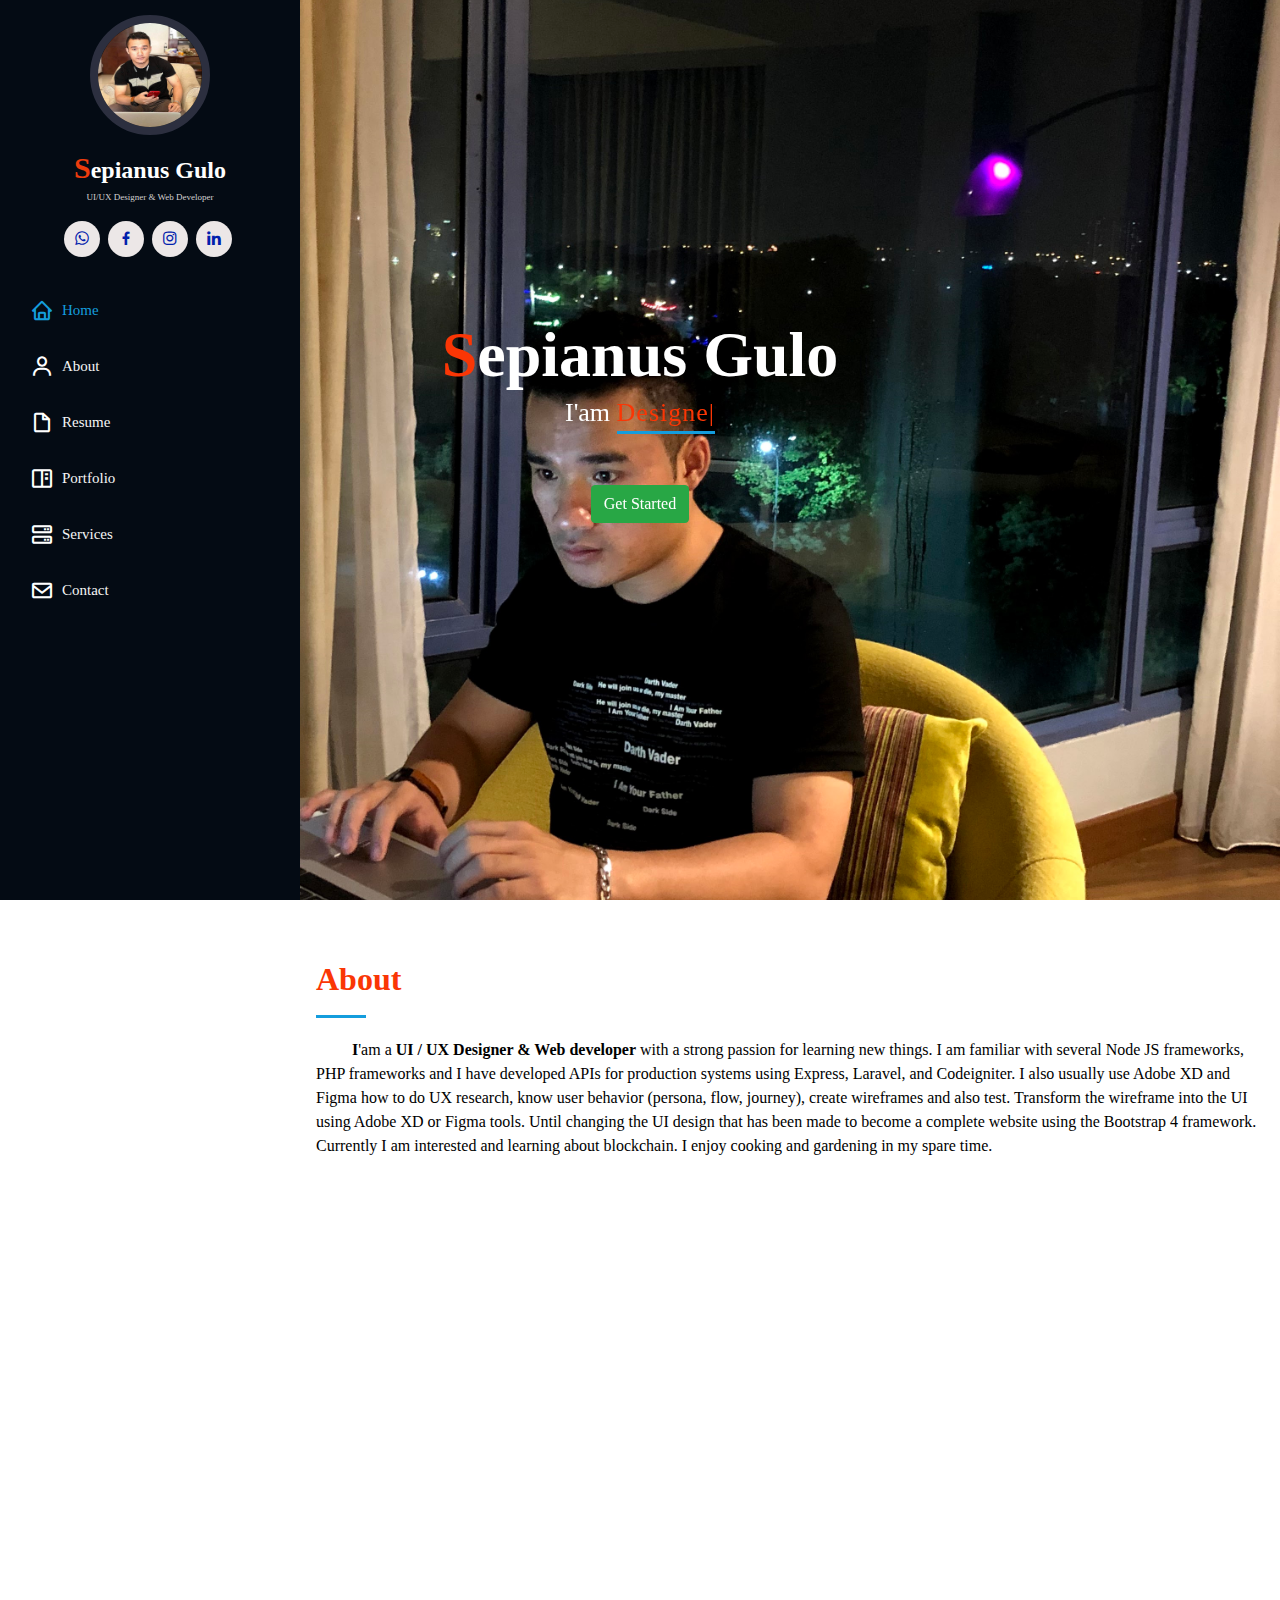
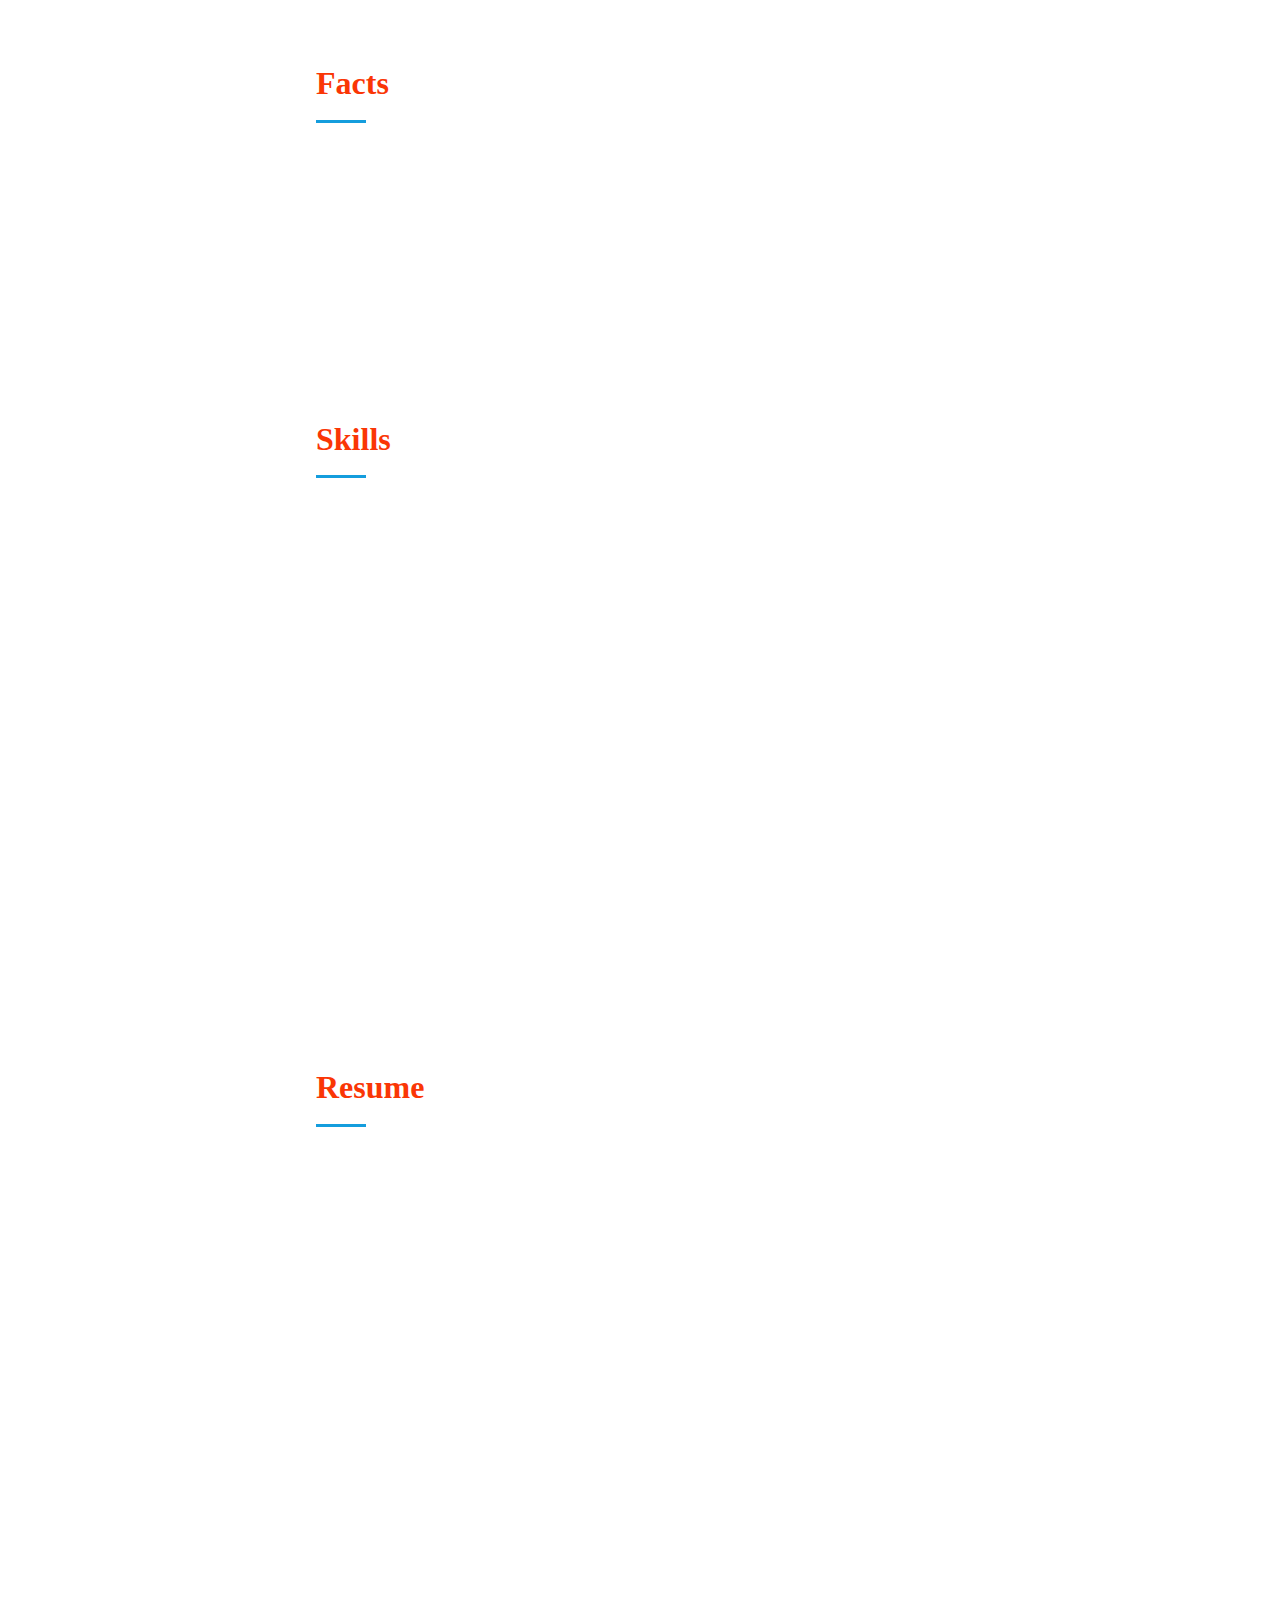
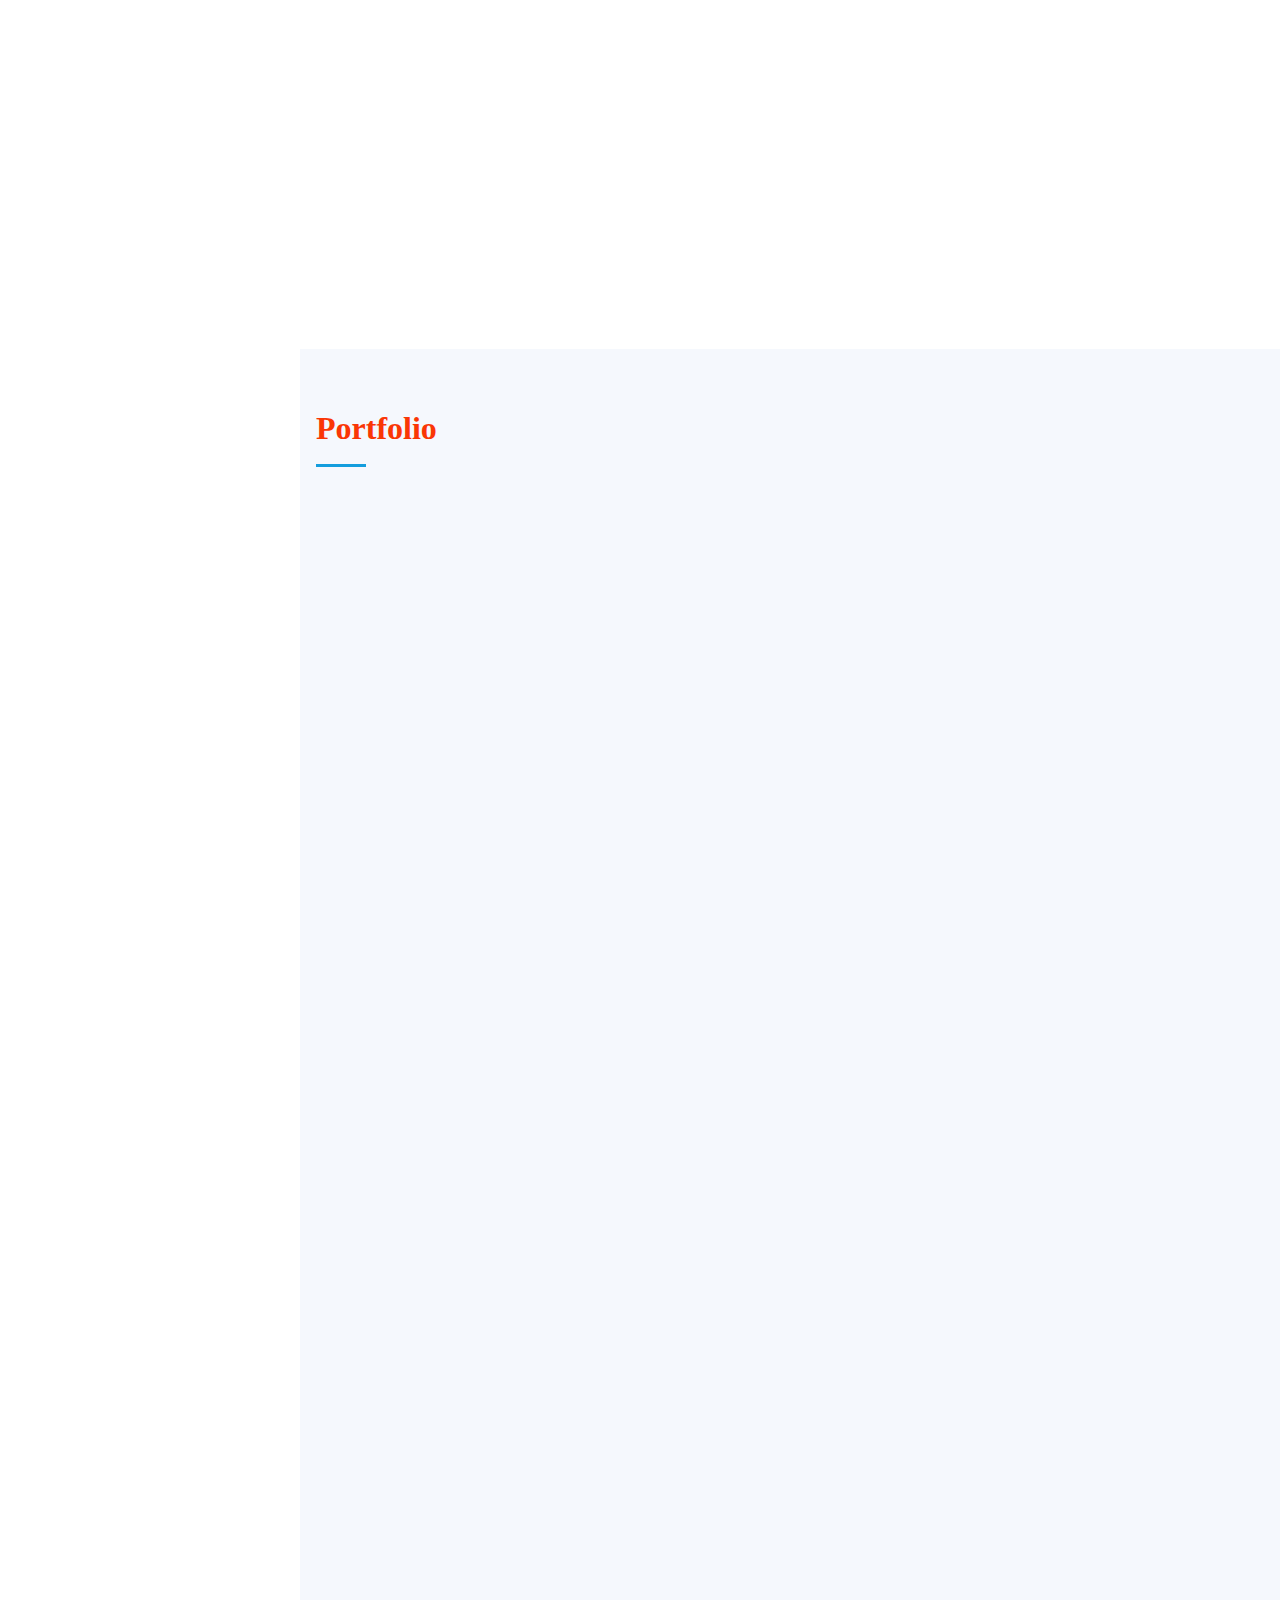
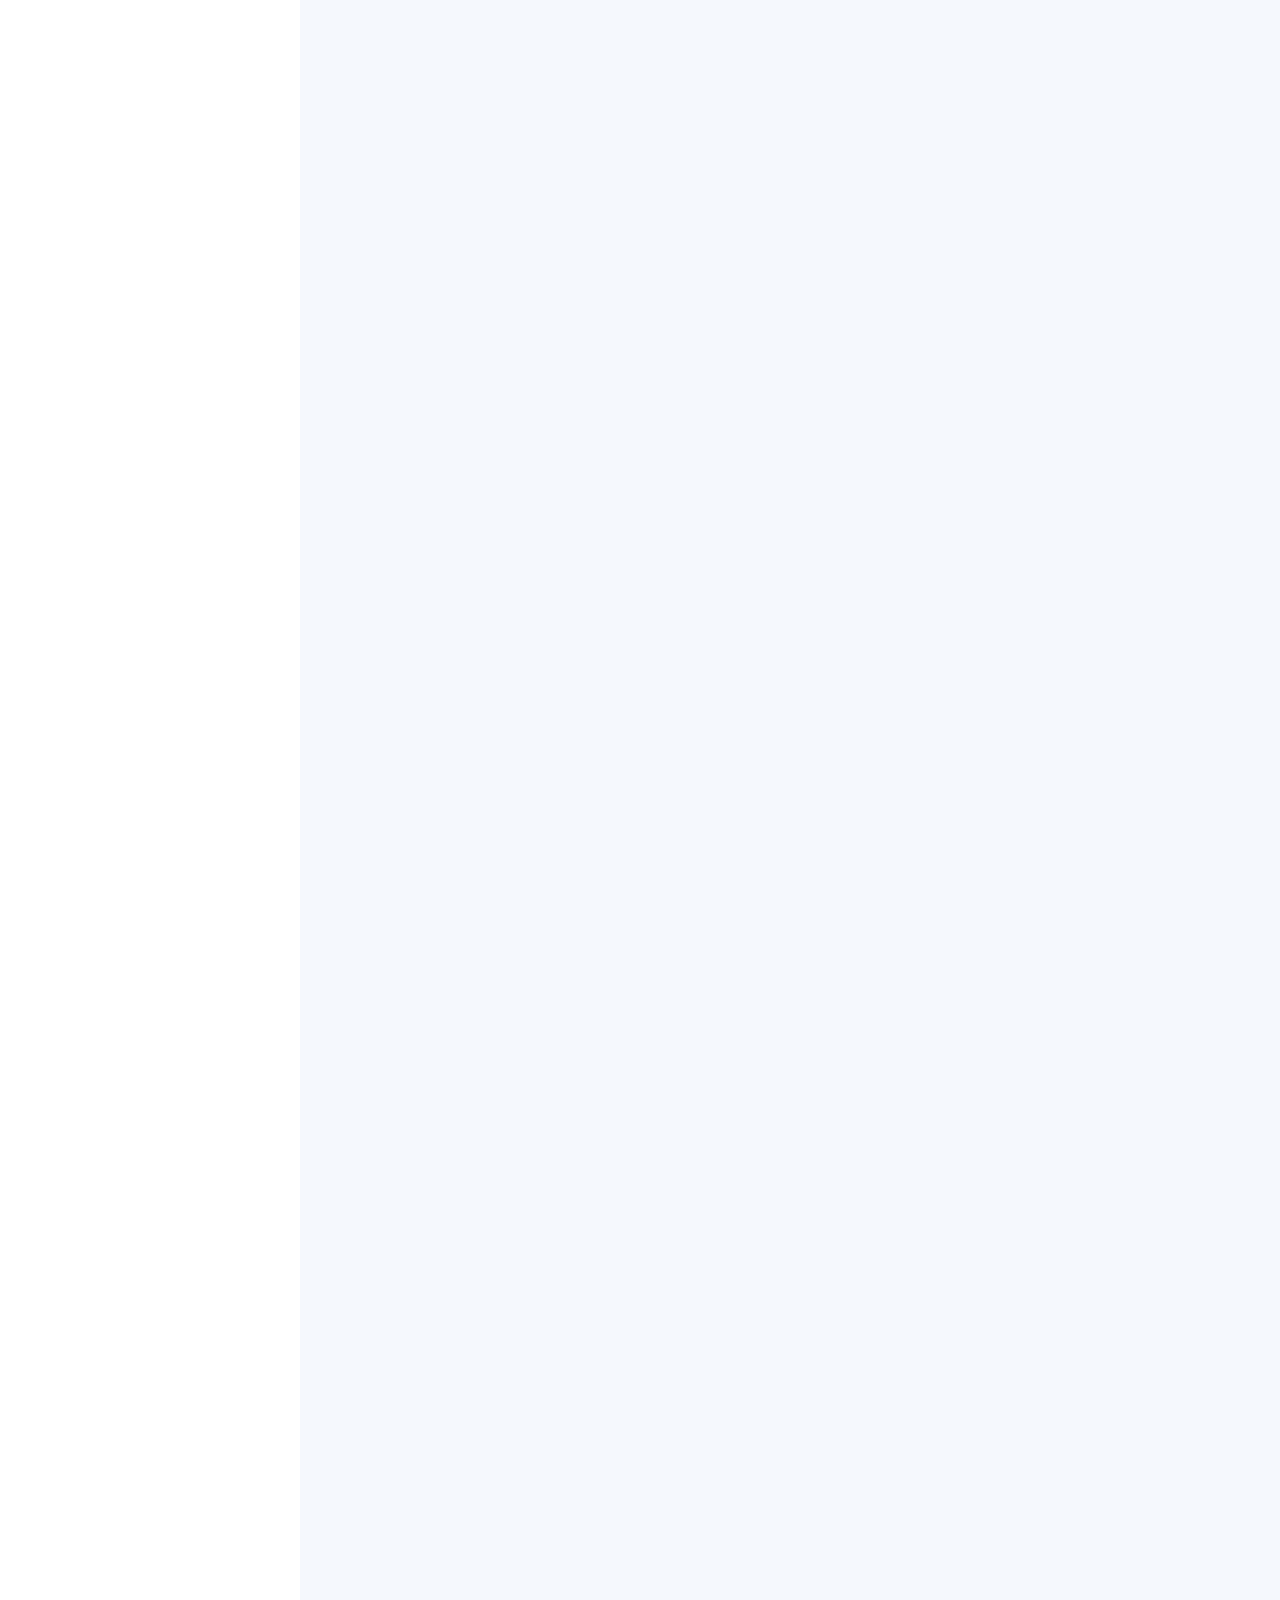
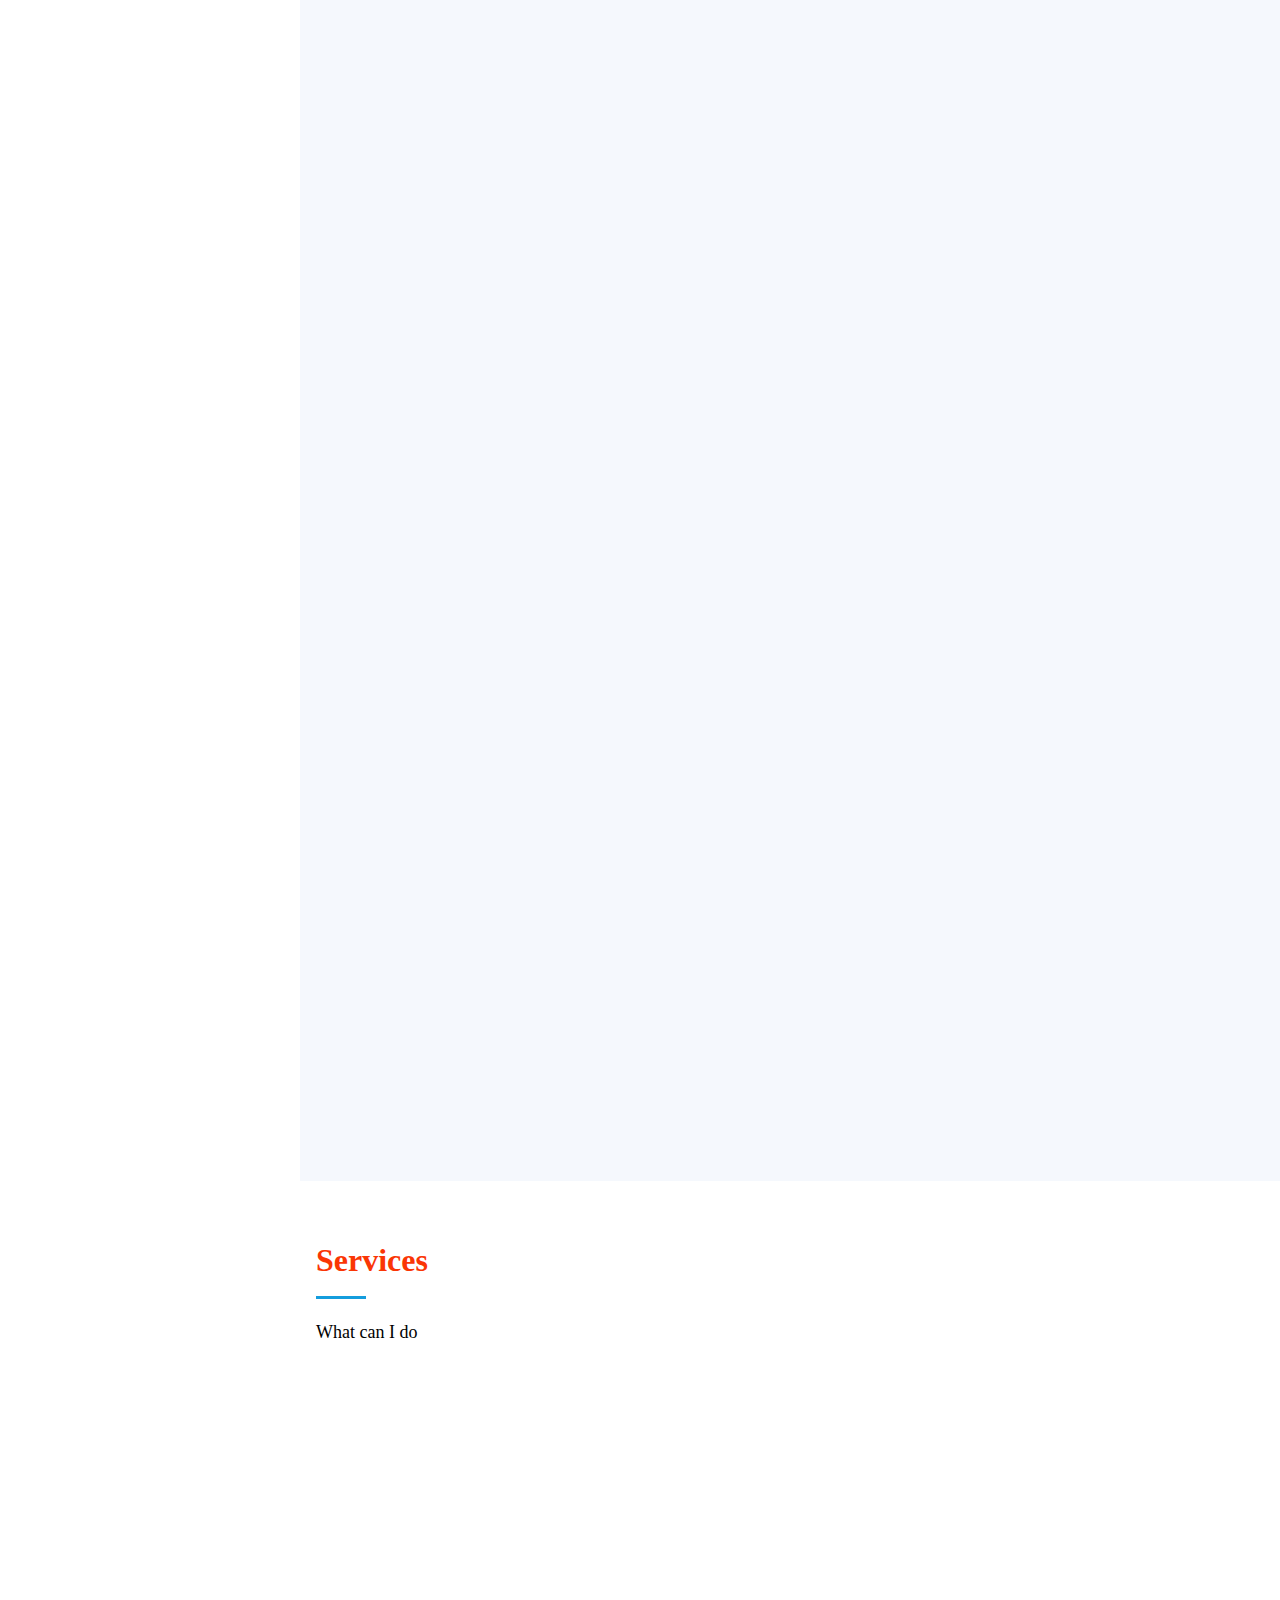
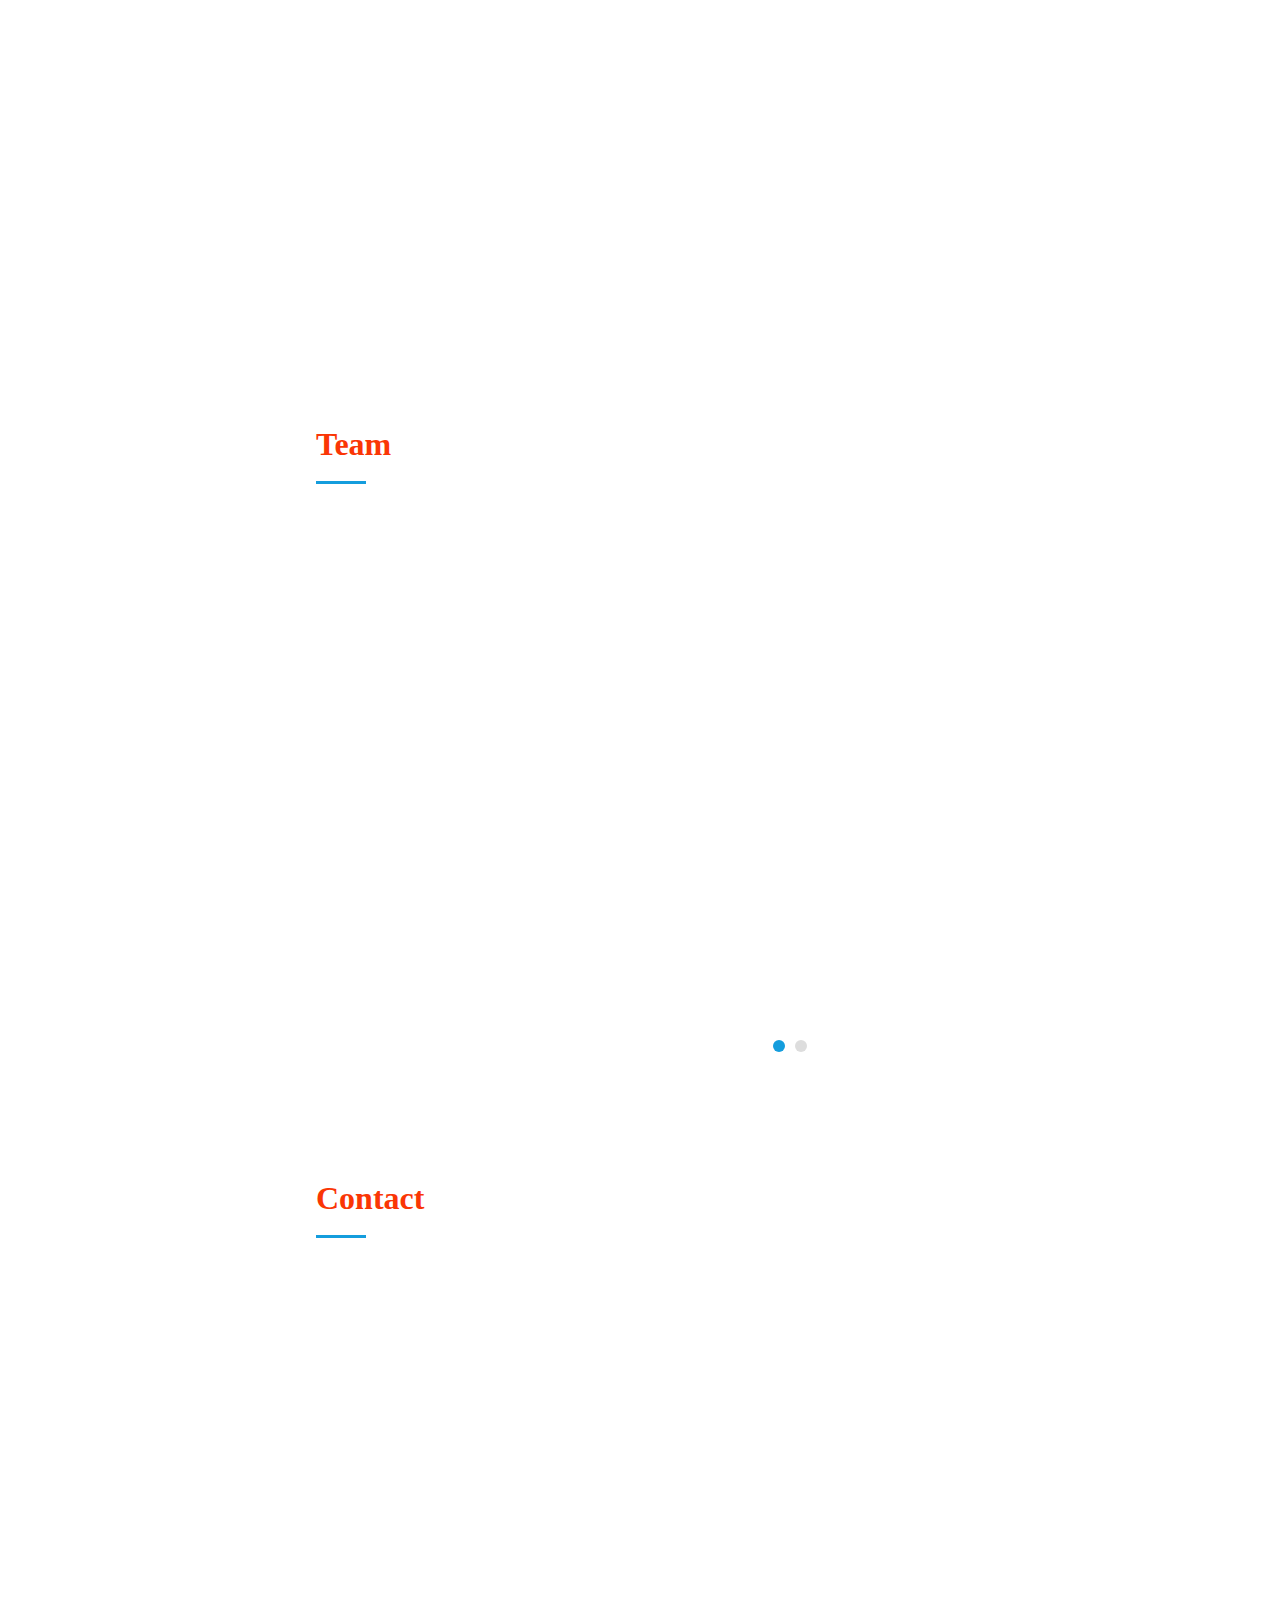
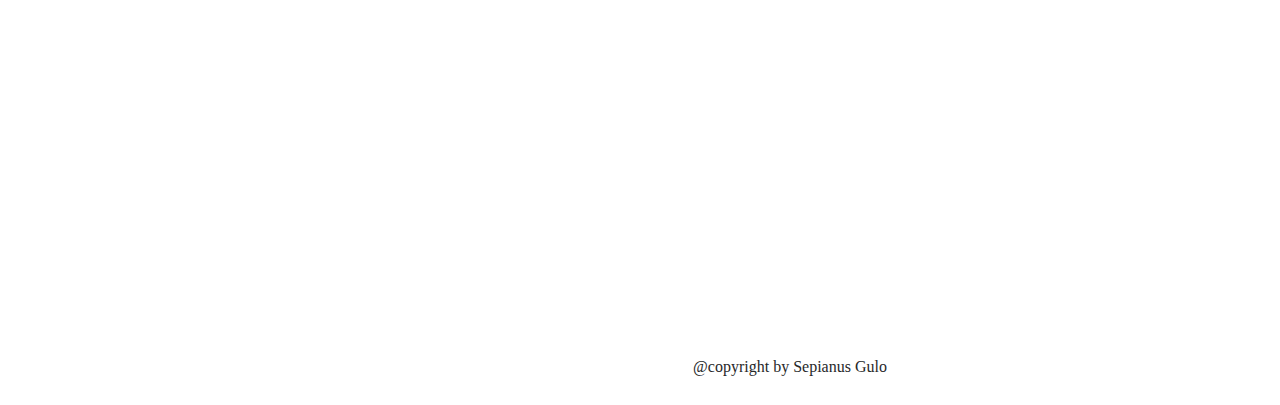
==== commit aa2b91ea: "Update index.html" ====
--- a/index.html
+++ b/index.html
@@ -74,10 +74,9 @@
       <div class="hero-container" data-aos="fade-in">
         <h1 class="name"><strong>S</strong>epianus  Gulo</h1>
         <p class="name">I'am <span class="typed" data-typed-items="Designer, Developer, Freelancer, Photographer"></span></p>
-        <p class="links-view"><a href="https://cvku.netlify.app/" class="btn btn-primary ">Get Started</a></p>
+        <p class="links-view"><a href="https://cvku.netlify.app/" class="btn btn-success ">Get Started</a></p>
       </div>
     </section><!-- End Hero -->
-
 
   <main id="main">
     <!-- ======= About Section ======= -->
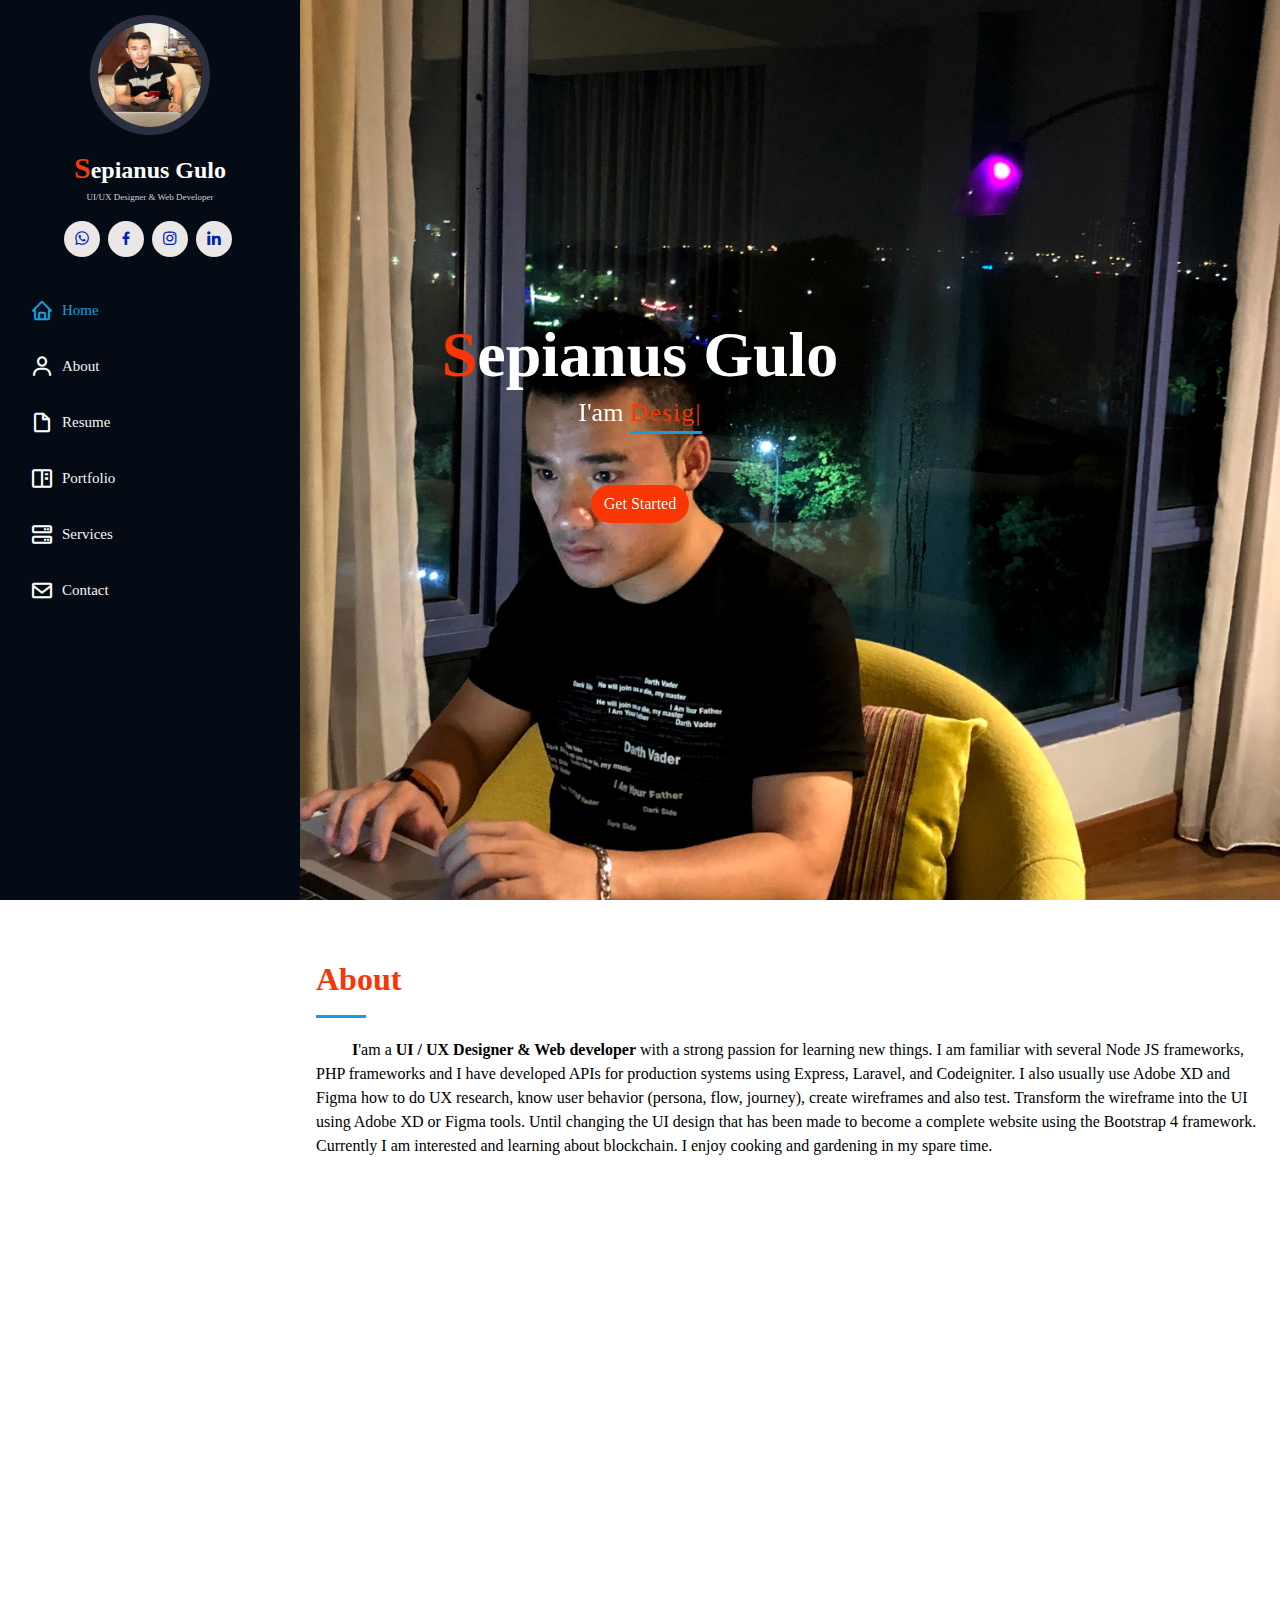
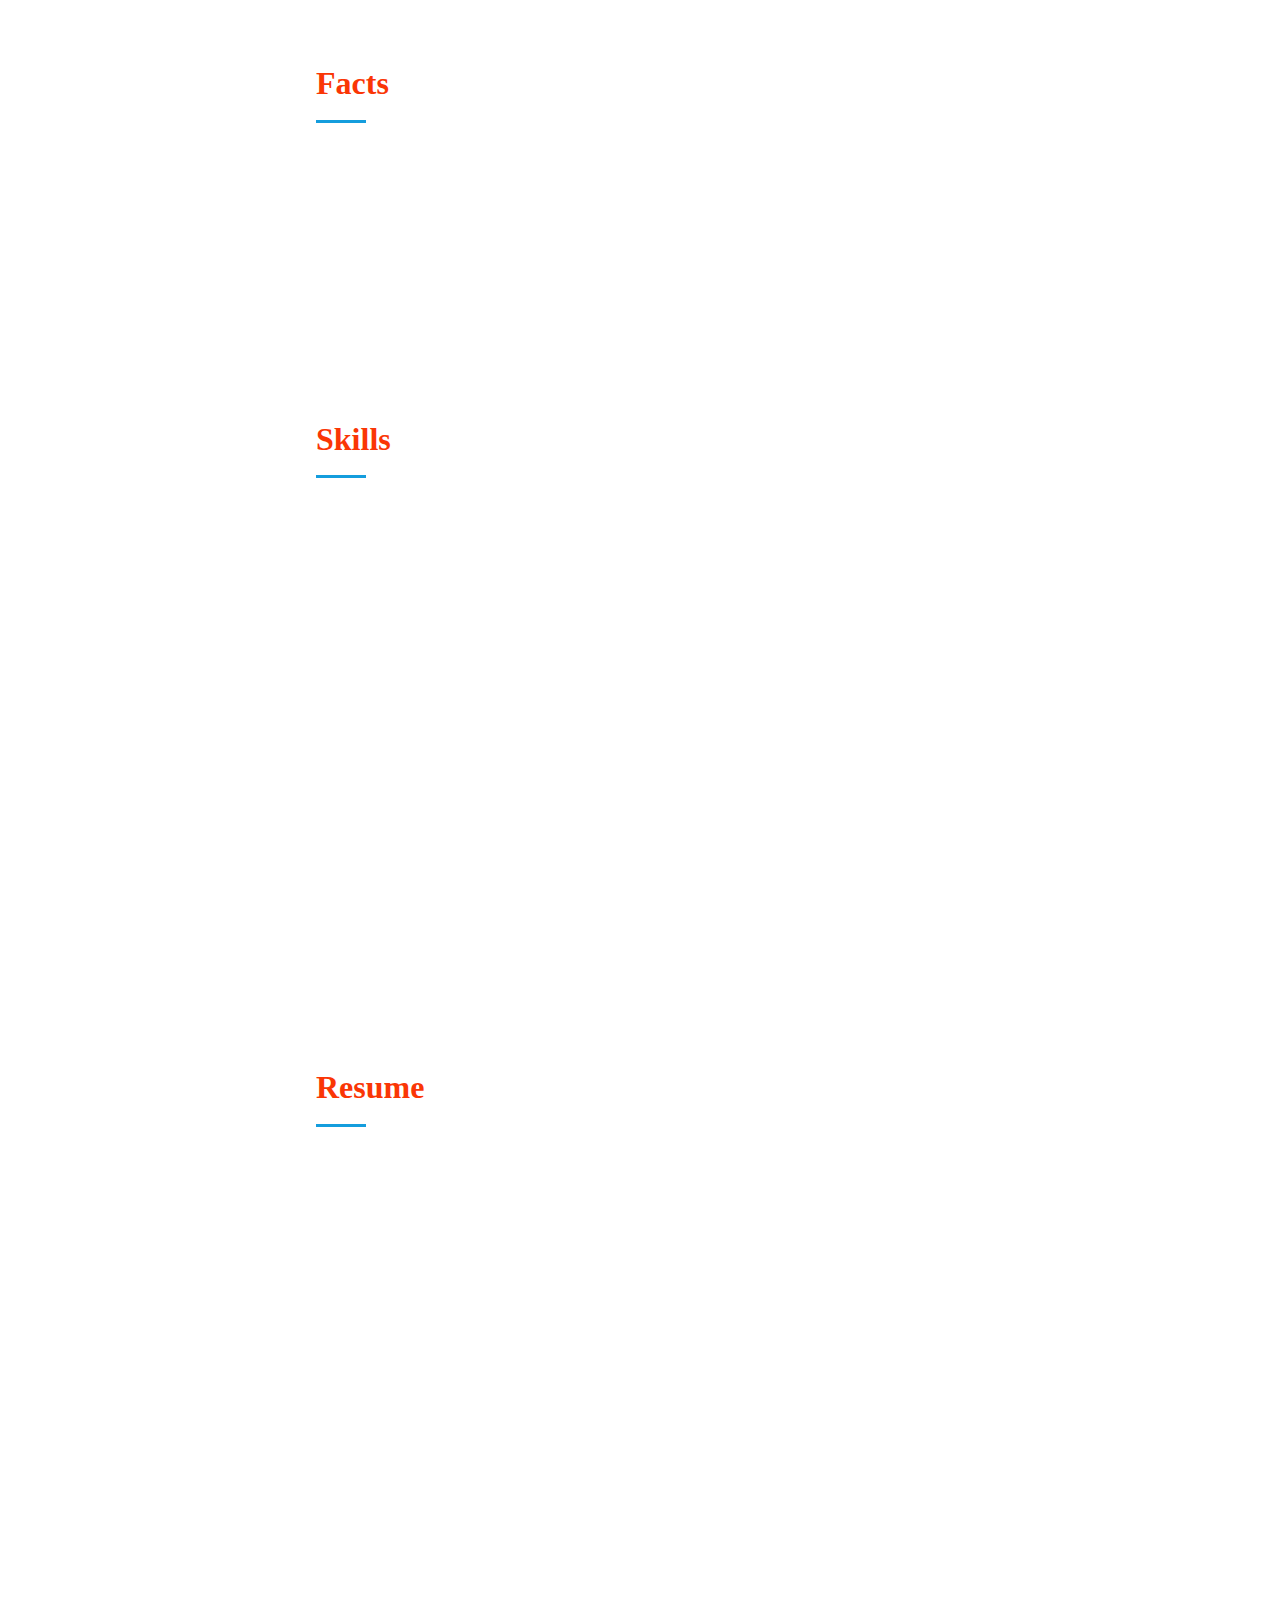
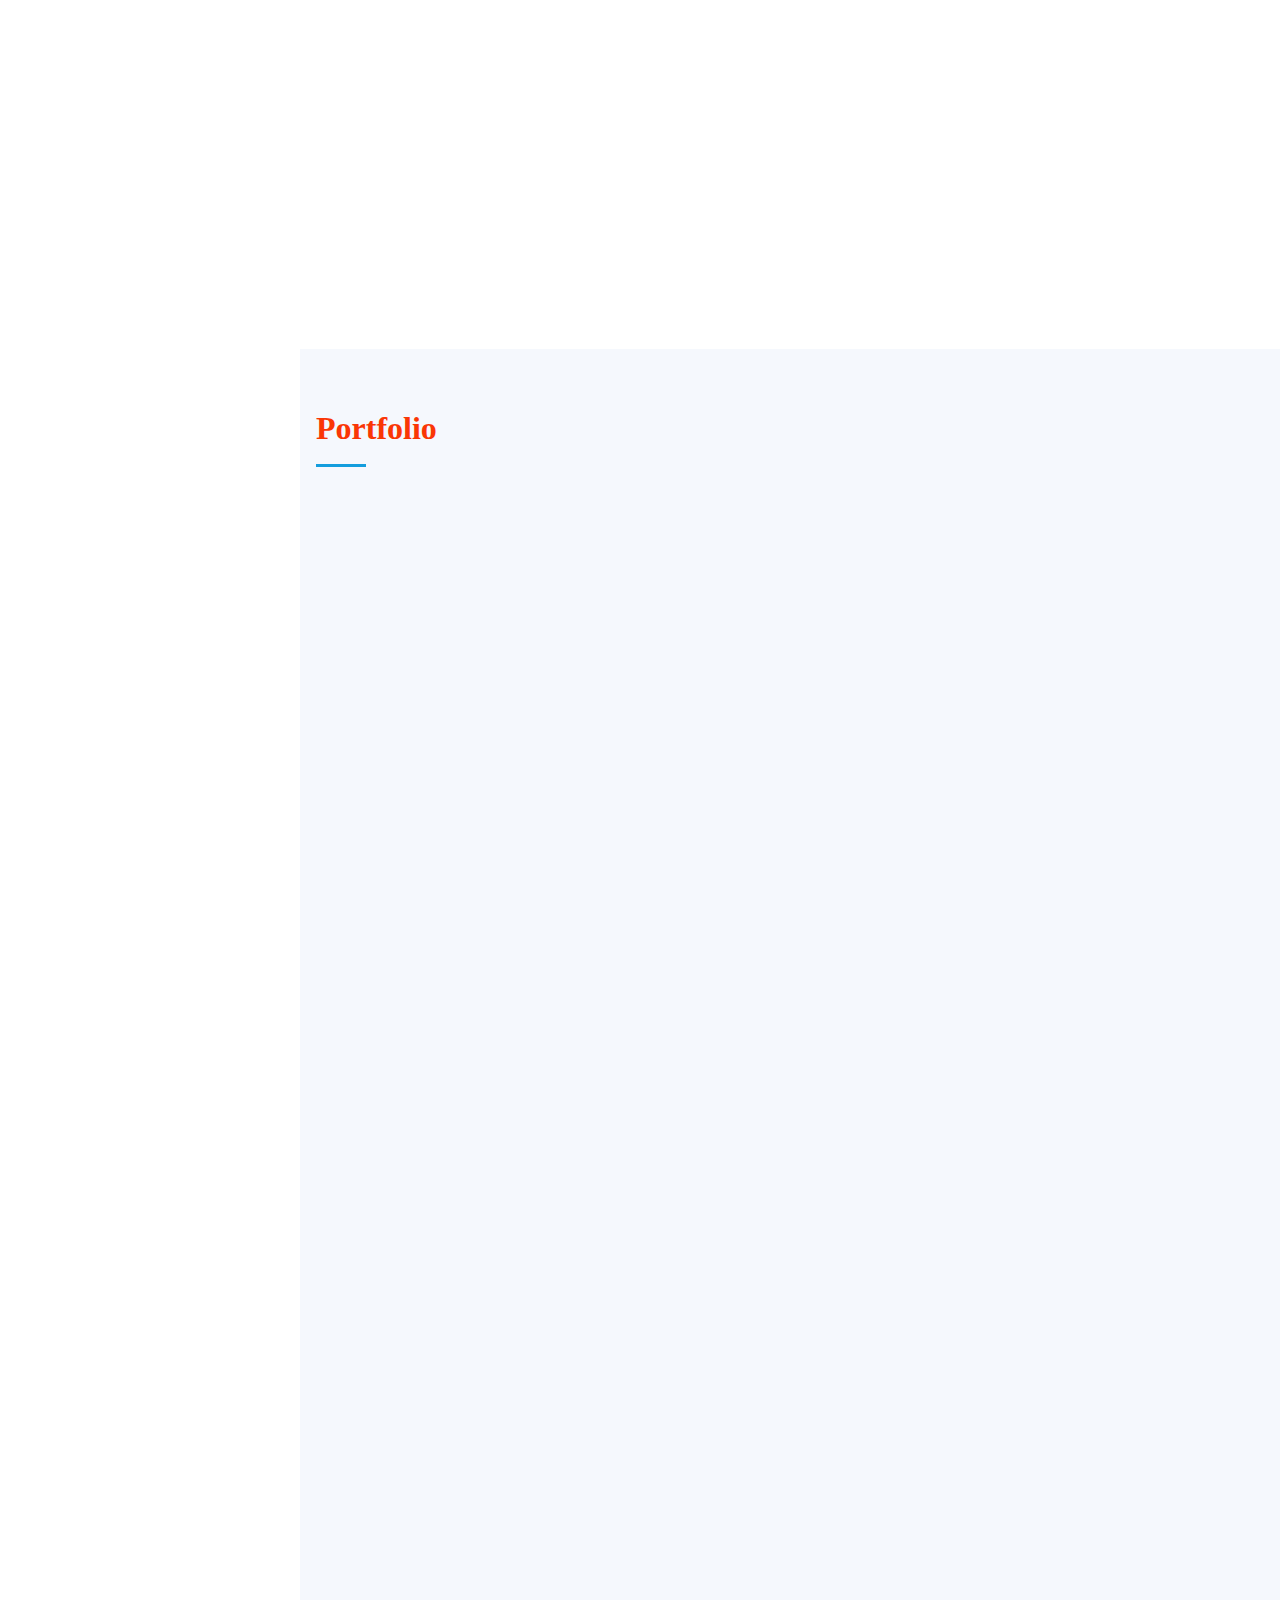
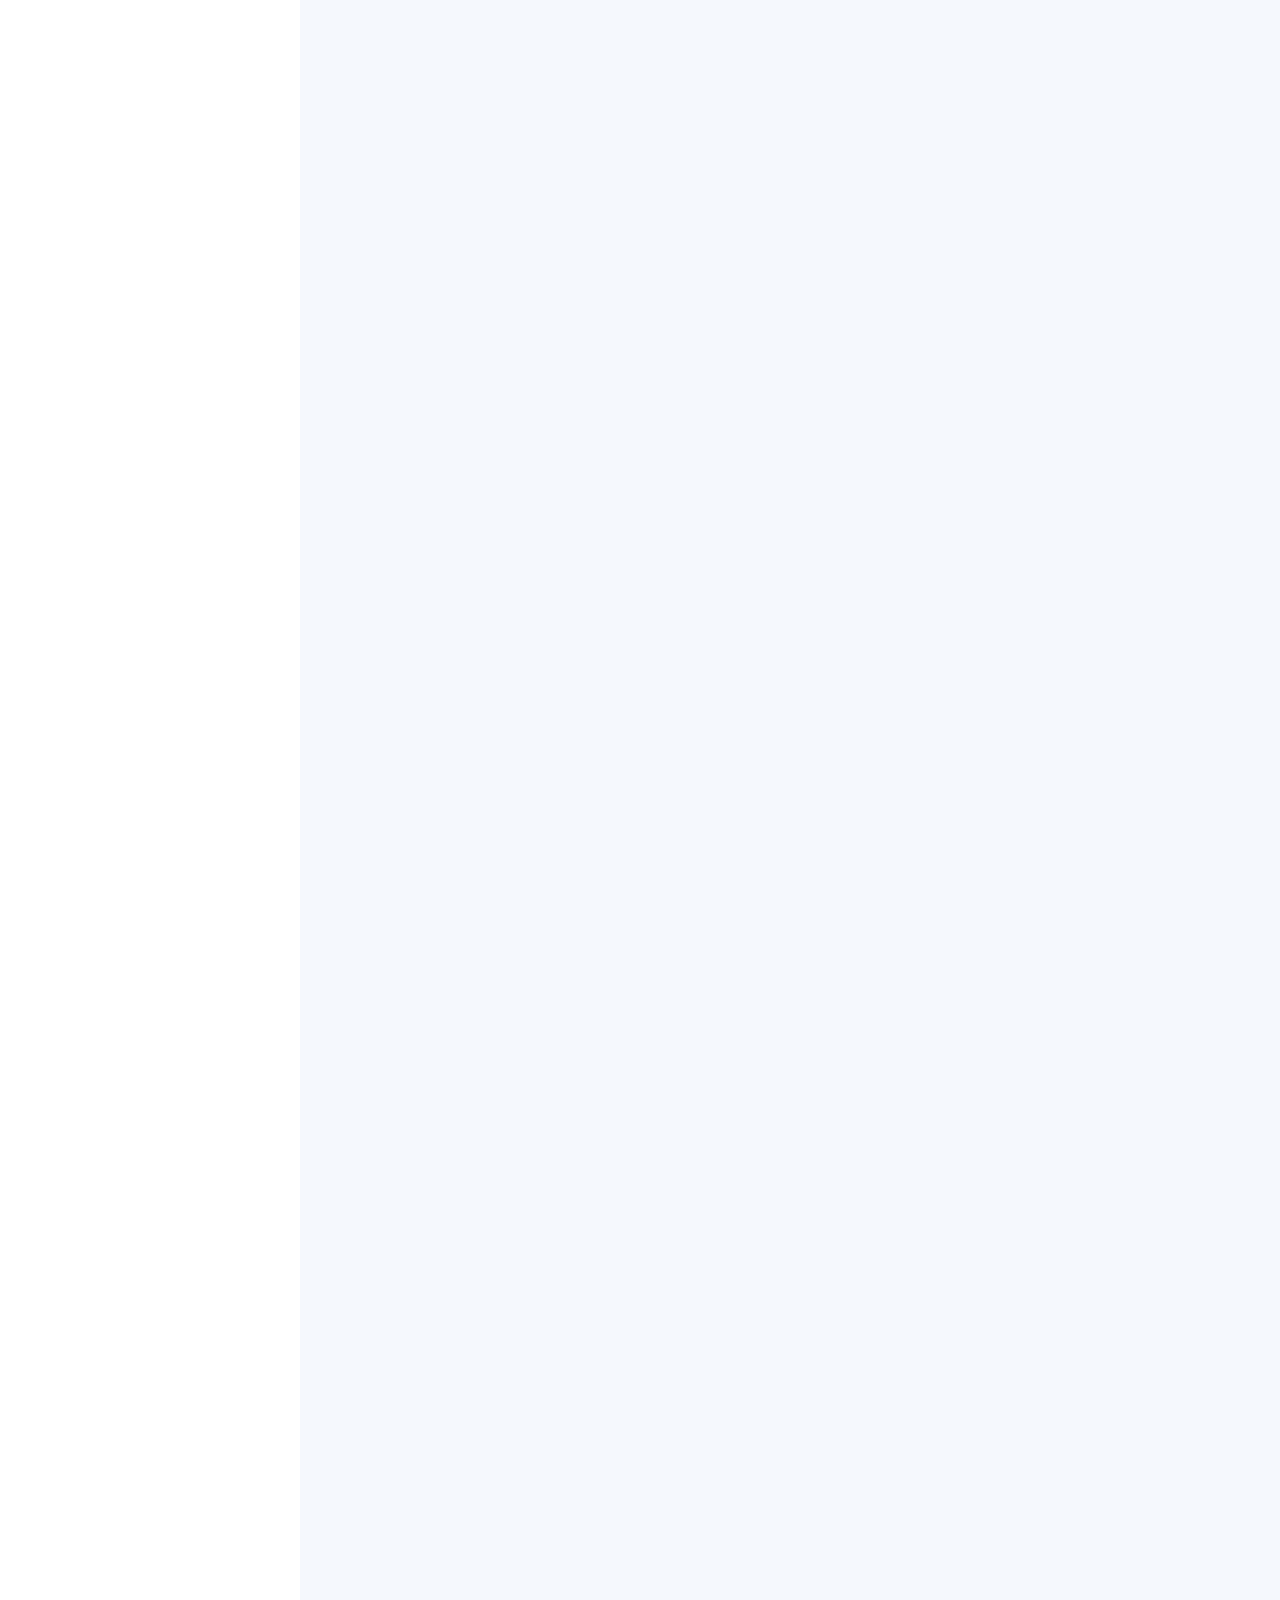
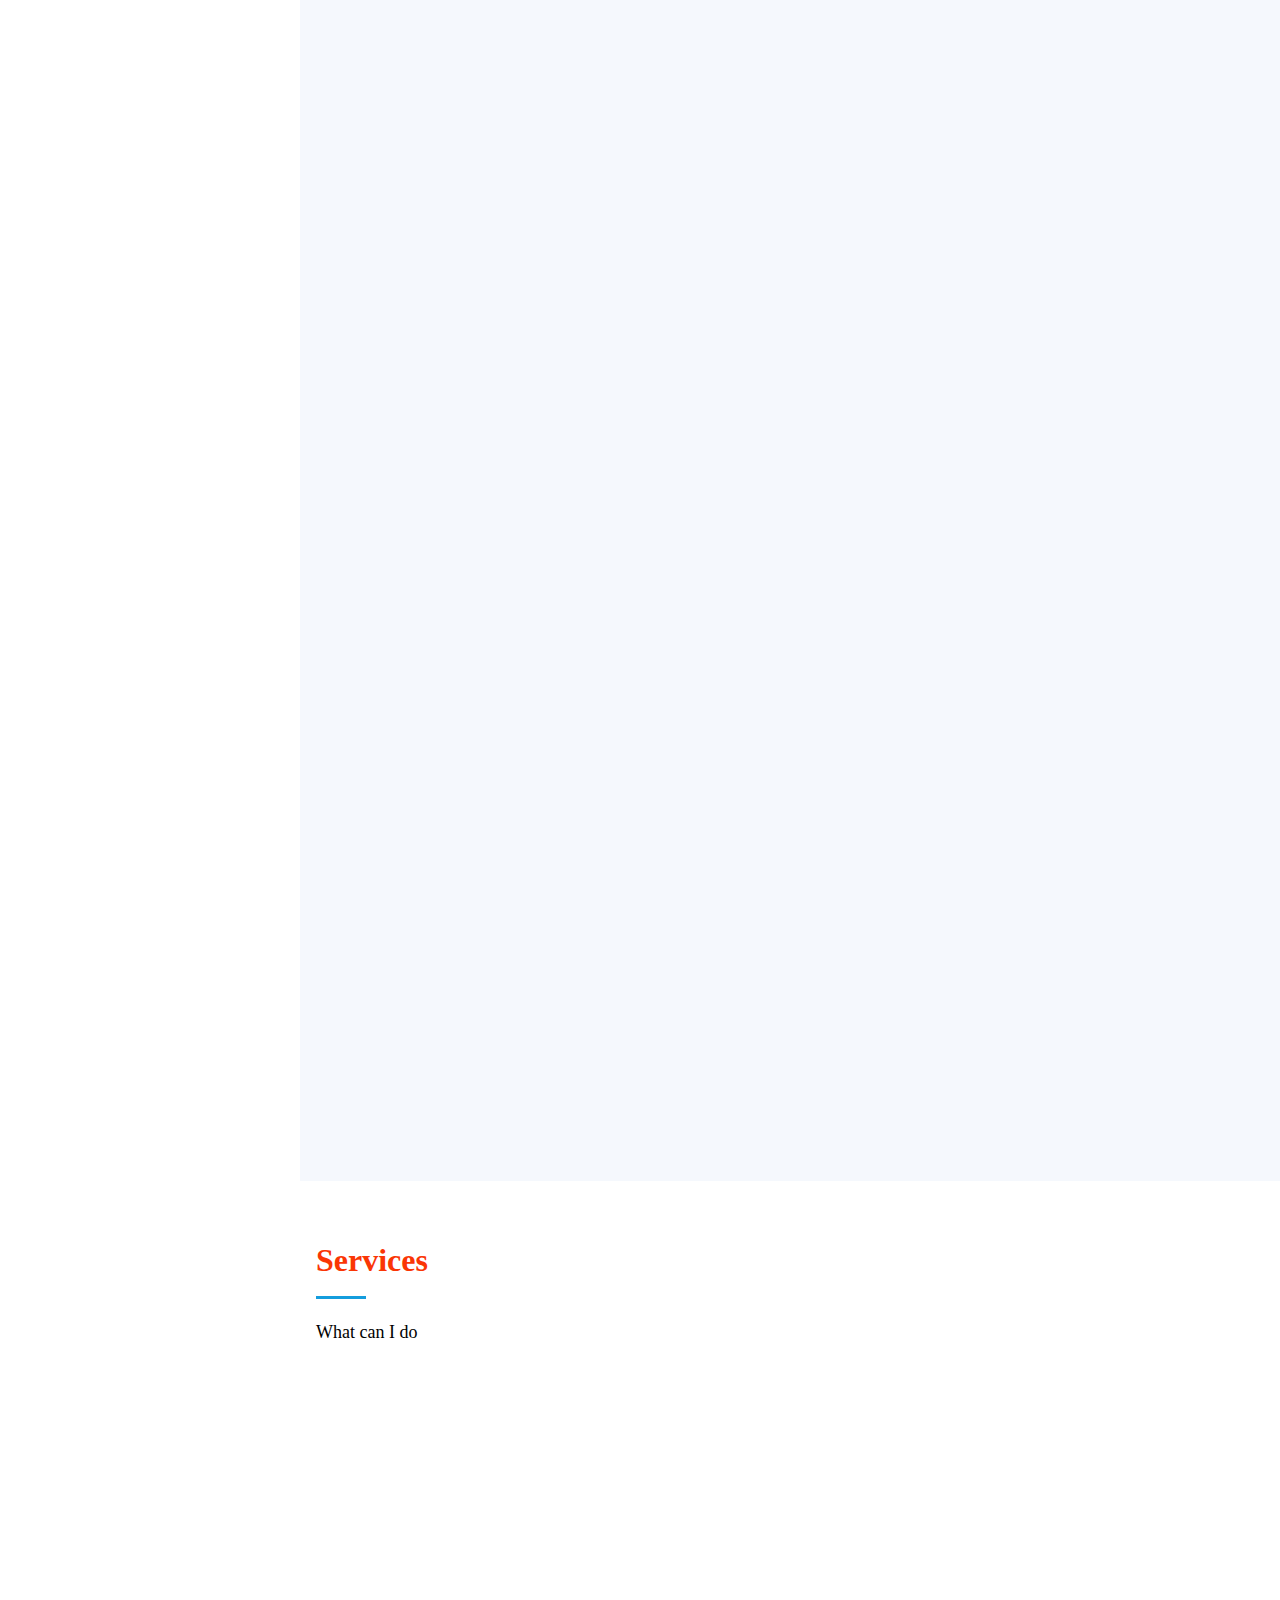
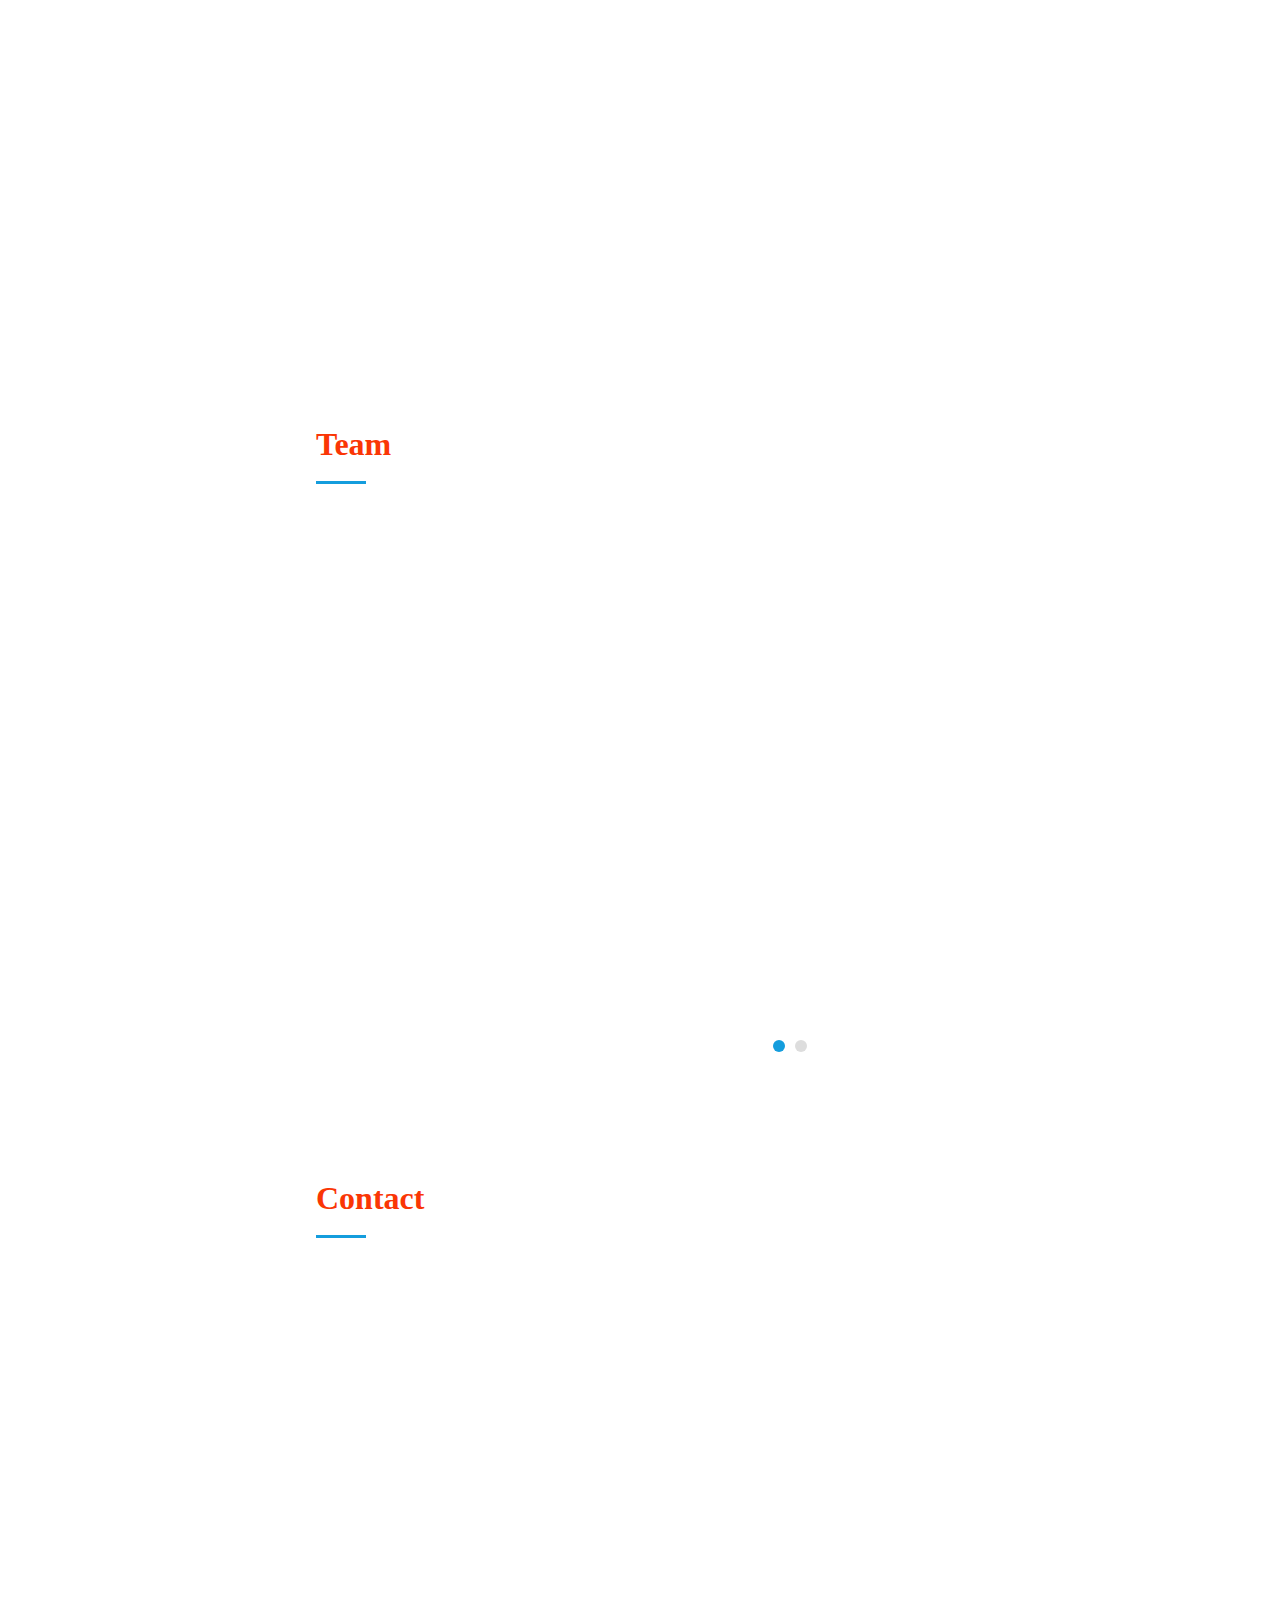
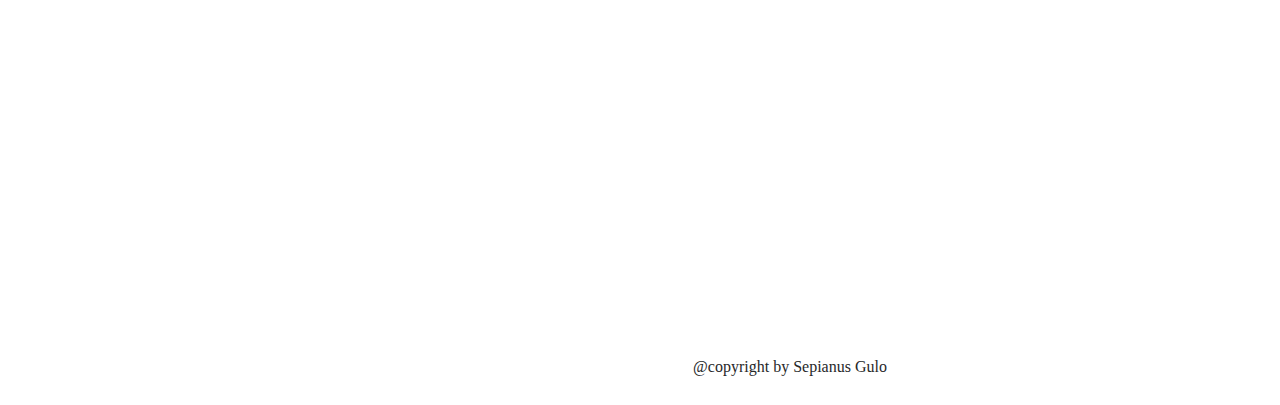
==== commit 68fa16b3: "update index" ====
--- a/index.html
+++ b/index.html
@@ -74,7 +74,7 @@
       <div class="hero-container" data-aos="fade-in">
         <h1 class="name"><strong>S</strong>epianus  Gulo</h1>
         <p class="name">I'am <span class="typed" data-typed-items="Designer, Developer, Freelancer, Photographer"></span></p>
-        <p class="links-view"><a href="https://cvku.netlify.app/" class="btn btn-success ">Get Started</a></p>
+        <p class="links-view"><a href="https://cvku.netlify.app/" class="btn btn-suc">Get Started</a></p>
       </div>
     </section><!-- End Hero -->
 
--- a/assets/css/style.css
+++ b/assets/css/style.css
@@ -865,16 +865,19 @@
 .links-view{
   text-align: center;
 }
-.btn-primary{
+.btn-suc{
   border-radius: 50px;
+  background-color: #fa3605;
+  color: #ffff;
 }
 .links-view a:hover{
- background-color: #fa3605;
+ background-color: #0fe008;
+ color: #ffff;
   
 }
 .contact .info .social-links a:hover {
   background: #149ddd;
-  color: rgb(45, 245, 6);
+  color: rgb(10, 231, 10);
 }
 
 .contact .info .social-links span:hover {
